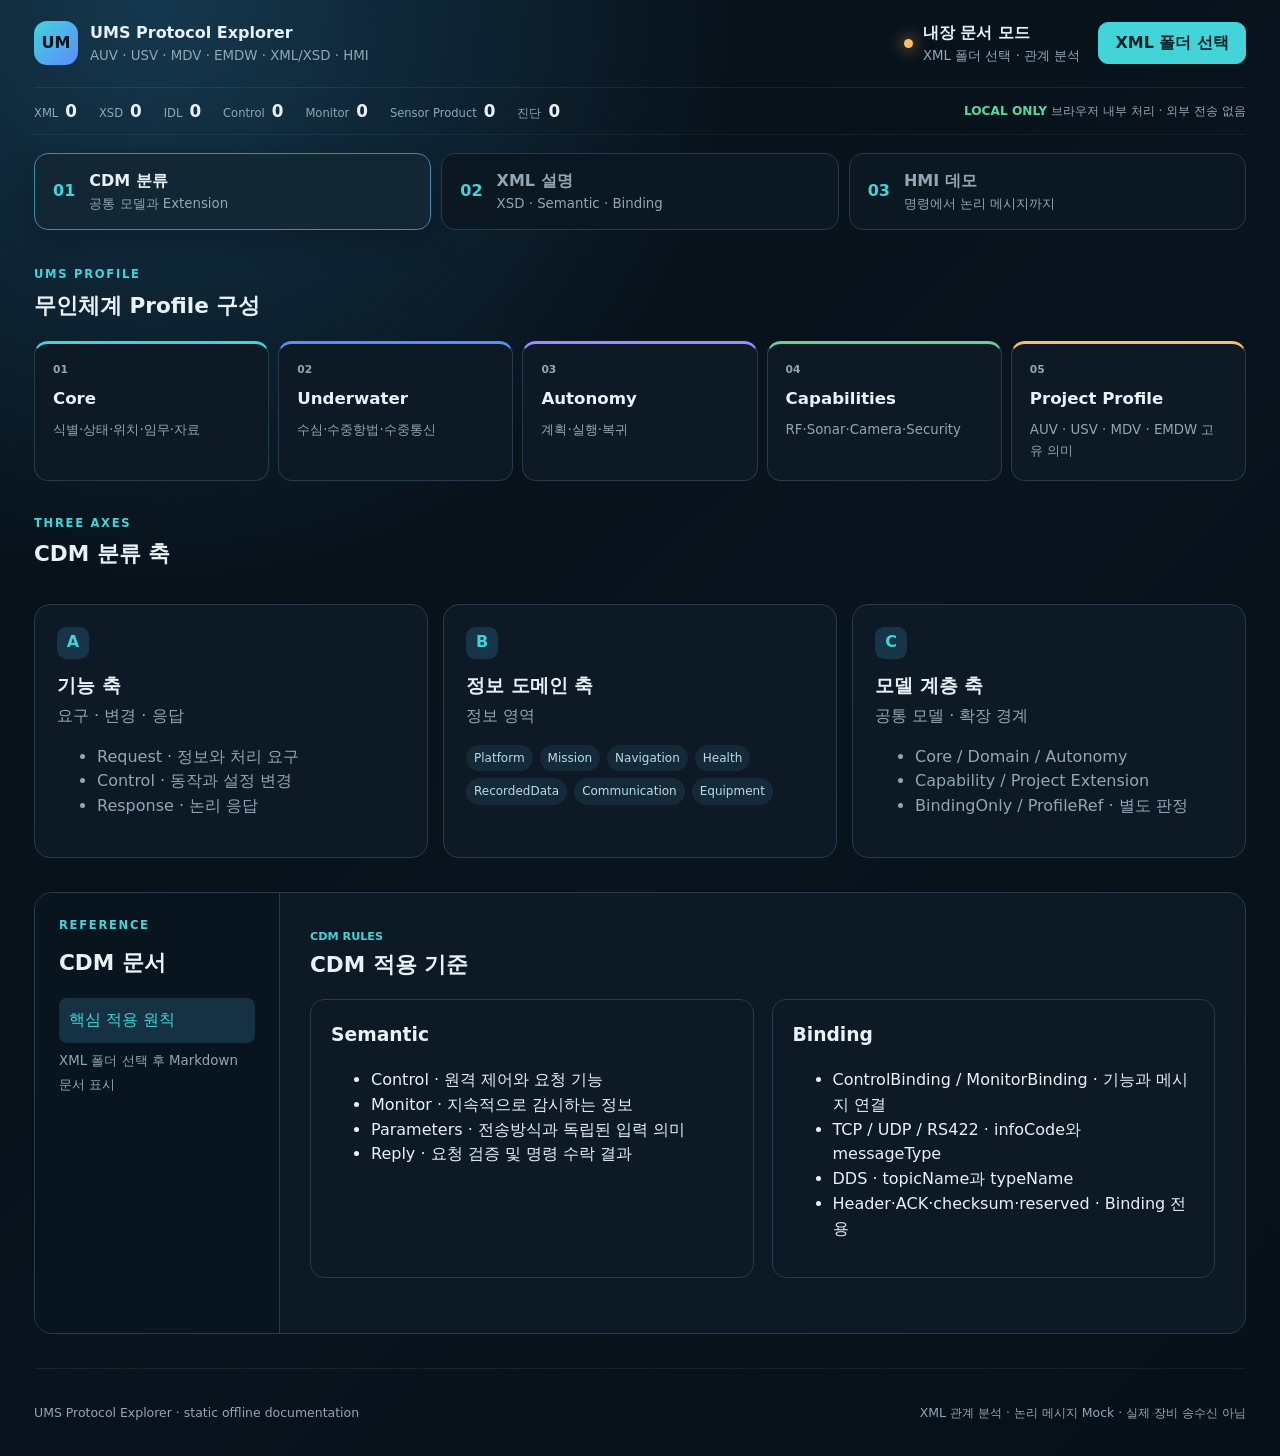
==== web/index.html @ a047ced9 "Amoogeona" ====
<!doctype html>
<html lang="ko">
<head>
  <meta charset="utf-8">
  <meta name="viewport" content="width=device-width,initial-scale=1">
  <title>UMS Protocol Explorer</title>
  <link rel="stylesheet" href="styles.css">
  <script src="app.js" defer></script>
</head>
<body>
<a class="skip-link" href="#mainContent">본문으로 바로가기</a>
<div class="app-shell">
  <header class="topbar">
    <a class="brand" href="#cdm">
      <span class="brand-mark">UM</span>
      <span><strong>UMS Protocol Explorer</strong><small>AUV · USV · MDV · EMDW · XML/XSD · HMI</small></span>
    </a>
    <div class="source-actions">
      <div class="source-summary" aria-live="polite"><span class="source-dot" id="sourceDot"></span><span><strong id="sourceFolderName">내장 문서 모드</strong><small id="sourceStatusText">XML 폴더 선택 · 관계 분석</small></span></div>
      <label class="button primary" for="folderInput">XML 폴더 선택</label>
      <input id="folderInput" class="visually-hidden" type="file" webkitdirectory multiple accept=".xml,.xsd,.md,.idl">
    </div>
  </header>

  <section class="source-bar">
    <div><span>XML</span><strong id="xmlFileCount">0</strong></div>
    <div><span>XSD</span><strong id="xsdFileCount">0</strong></div>
    <div><span>IDL</span><strong id="idlFileCount">0</strong></div>
    <div><span>Control</span><strong id="controlCount">0</strong></div>
    <div><span>Monitor</span><strong id="monitorCount">0</strong></div>
    <div><span>Sensor Product</span><strong id="productCount">0</strong></div>
    <div><span>진단</span><strong id="diagnosticCount">0</strong></div>
    <p><b>LOCAL ONLY</b> 브라우저 내부 처리 · 외부 전송 없음</p>
  </section>

  <nav class="tabbar" role="tablist" aria-label="문서 영역">
    <button id="tab-cdm" class="tab-button is-active" role="tab" aria-selected="true" aria-controls="panel-cdm" data-tab="cdm"><b>01</b><span><strong>CDM 분류</strong><small>공통 모델과 Extension</small></span></button>
    <button id="tab-model" class="tab-button" role="tab" aria-selected="false" aria-controls="panel-model" tabindex="-1" data-tab="model"><b>02</b><span><strong>XML 설명</strong><small>XSD · Semantic · Binding</small></span></button>
    <button id="tab-hmi" class="tab-button" role="tab" aria-selected="false" aria-controls="panel-hmi" tabindex="-1" data-tab="hmi"><b>03</b><span><strong>HMI 데모</strong><small>명령에서 논리 메시지까지</small></span></button>
  </nav>

  <main id="mainContent">
    <section id="panel-cdm" class="tab-panel" role="tabpanel" aria-labelledby="tab-cdm" data-panel="cdm">
      <section class="profile-formula"><div class="section-heading"><div><p>UMS PROFILE</p><h2>무인체계 Profile 구성</h2></div></div><div class="formula-track">
        <article class="formula-card core"><b>01</b><strong>Core</strong><small>식별·상태·위치·임무·자료</small></article><i>+</i>
        <article class="formula-card domain"><b>02</b><strong>Underwater</strong><small>수심·수중항법·수중통신</small></article><i>+</i>
        <article class="formula-card autonomy"><b>03</b><strong>Autonomy</strong><small>계획·실행·복귀</small></article><i>+</i>
        <article class="formula-card capability"><b>04</b><strong>Capabilities</strong><small>RF·Sonar·Camera·Security</small></article><i>+</i>
        <article class="formula-card project"><b>05</b><strong>Project Profile</strong><small>AUV · USV · MDV · EMDW 고유 의미</small></article>
      </div></section>

      <section class="axis-grid"><div class="section-heading"><div><p>THREE AXES</p><h2>CDM 분류 축</h2></div></div>
        <article class="axis-card"><b>A</b><div><h3>기능 축</h3><p>요구 · 변경 · 응답</p></div><ul><li>Request · 정보와 처리 요구</li><li>Control · 동작과 설정 변경</li><li>Response · 논리 응답</li></ul></article>
        <article class="axis-card"><b>B</b><div><h3>정보 도메인 축</h3><p>정보 영역</p></div><div class="tag-cloud"><span>Platform</span><span>Mission</span><span>Navigation</span><span>Health</span><span>RecordedData</span><span>Communication</span><span>Equipment</span></div></article>
        <article class="axis-card"><b>C</b><div><h3>모델 계층 축</h3><p>공통 모델 · 확장 경계</p></div><ul><li>Core / Domain / Autonomy</li><li>Capability / Project Extension</li><li>BindingOnly / ProfileRef · 별도 판정</li></ul></article>
      </section>

      <section class="cdm-reference">
        <aside class="reference-nav"><p>REFERENCE</p><h2>CDM 문서</h2><button class="reference-button is-active" data-cdm-view="principles">핵심 적용 원칙</button><div id="cdmFileButtons"></div><small id="cdmReferenceHint">XML 폴더 선택 후 Markdown 문서 표시</small></aside>
        <article class="reference-content" id="cdmDocument" tabindex="-1"></article>
      </section>
    </section>

    <section id="panel-model" class="tab-panel" role="tabpanel" aria-labelledby="tab-model" data-panel="model" hidden>
      <div id="modelEmptyState" class="empty-callout"><b>↗</b><span><strong>XML 폴더 선택 필요</strong><small>Specification · Semantic · Binding · XSD</small></span></div>

      <div id="modelWorkspace" hidden>
        <section class="analysis-overview">
          <div class="device-picker" id="devicePicker">
            <div class="device-picker-summary"><p>DEVICE</p><span><strong id="devicePickerName">장치를 선택하세요</strong><small id="devicePickerMeta">분석 장치 목록</small></span><button class="button ghost" id="devicePickerButton" type="button" aria-expanded="false">장치 선택</button></div>
            <div class="device-popover" id="devicePopover" hidden><input id="deviceSearch" type="search" placeholder="장치명 또는 SpecRef 검색"><div class="device-list" id="deviceList"></div></div>
          </div>
          <div class="device-detail">
            <div class="device-detail-label"><p>SELECTED DEVICE</p><strong id="deviceDetailName">장치를 선택하세요</strong></div>
            <div class="relationship-map" id="relationshipMap"><p class="device-empty">상단 장치 선택 필요</p></div>
            <details class="schema-rail" id="schemaRail"><summary><b>SCHEMA</b><span id="schemaSummary">공통 XSD 0종 · Root 0 · Include 0</span><small>펼치기</small></summary><div class="schema-list" id="schemaList"></div></details>
          </div>
        </section>

        <section class="explorer-layout">
          <section class="panel-card control-browser"><header><div><p>SEMANTIC → BINDING</p><h2>기능 관계</h2></div><input id="controlSearch" type="search" placeholder="ID, CDM 또는 종류 검색"></header><div id="controlList" class="control-list"></div></section>
          <aside class="panel-card detail-inspector"><header><p>INSPECTOR</p><h2>선택 상세</h2></header><div id="modelDetail" class="model-detail"><p class="empty-text">파일 또는 기능을 선택하세요.</p></div></aside>
          <aside class="panel-card binding-inspector"><header><p>BINDING</p><h2>전송 상세</h2></header><div id="bindingDetail" class="binding-detail"><p class="empty-text">기능 선택 후 Binding 정보 표시</p></div></aside>
        </section>

        <section class="diagnostics-section"><div class="section-heading"><div><p>STATIC DIAGNOSTICS</p><h2>관계 진단</h2></div></div><div id="diagnosticList" class="diagnostic-list"></div></section>
      </div>
    </section>

    <section id="panel-hmi" class="tab-panel" role="tabpanel" aria-labelledby="tab-hmi" data-panel="hmi" hidden>
      <div id="hmiEmptyState" class="empty-callout"><b>⌘</b><span><strong>XML 폴더 선택 필요</strong><small>Semantic Control · Binding 기반 데모</small></span></div>

      <div id="hmiWorkspace" hidden>
        <section class="flow-strip"><div class="flow-node"><b>01</b><span><strong>HMI CSC</strong><small>Draft 작성·DDS Requester</small></span></div><div class="flow-link"><strong>DDS Request / Reply</strong><small>OperationManagement.idl</small></div><div class="flow-node"><b>02</b><span><strong>OPERATION MANAGEMENT CSC</strong><small>XML 조회·검증·Binding 변환</small></span></div><div class="flow-link"><strong>DDS / TCP / UDP / RTP / RS422</strong><small>논리 장치 메시지</small></div><div class="flow-node"><b>03</b><span><strong>UMS</strong><small>AUV · USV · MDV · EMDW</small></span></div></section>

        <section class="hmi-layout">
          <article class="panel-card terminal-panel">
            <header><div><p>HMI CSC</p><h2>Command Terminal</h2></div><div class="terminal-actions"><span id="hmiState" class="state-chip">SPEC NOT LOADED</span><button id="resetDemoButton" class="button ghost" type="button">데모 초기화</button></div></header>
            <details id="presetPicker" class="draft-picker"><summary><span><small>예제 Draft 빠르게 채우기</small><strong id="presetSelection">Control 검색 또는 선택</strong></span><b>⌄</b></summary><div class="draft-picker-menu"><input id="presetSearch" type="search" placeholder="Control 이름 또는 Full ID 검색"><div id="presetList" class="preset-list"></div></div></details>
            <div class="terminal"><div class="terminal-titlebar"><span>● ● ●</span><span>hmi-control-client</span><span>UTF-8</span></div><div id="terminalLog" class="terminal-log" role="log" aria-live="polite"></div><form id="terminalForm" class="terminal-form"><span>hmi@csc:~$</span><input id="terminalInput" placeholder="request -rcc" autocomplete="off"><button>실행</button></form></div>
            <details class="command-guide compact-guide" open><summary><span><small>COMMAND CHEAT SHEET</small><strong>HMI 명령 형식</strong></span><b>⌄</b></summary><div class="command-list"><div><code>request -rcc</code><span>ControlSpec 카탈로그 요청</span></div><div><code>control -i &lt;id&gt;</code><span>Draft 시작</span></div><div><code>control -a &lt;key&gt;,&lt;value&gt;</code><span>입력값 추가</span></div><div><code>control -p</code><span>Draft 확인</span></div><div><code>control -r</code><span>검증 · 변환 · Mock 송신</span></div><div><code>control -c</code><span>Draft 초기화</span></div></div></details>
            <div class="draft-card"><header><div><p>CURRENT DRAFT</p><h3 id="draftControlId">선택되지 않음</h3></div><button id="sendDraftButton" class="button primary">control -r 송신</button></header><div id="argumentChips" class="argument-chips"><span class="empty-text">입력된 key-value가 없습니다.</span></div></div>
          </article>

          <article class="panel-card om-workspace">
            <header><div><p>OPERATION MANAGEMENT CSC</p><h2>XML Binding Processing</h2></div><span id="omState" class="state-chip">IDLE</span></header>
            <div class="om-inner-grid"><section class="om-resolver"><div class="om-subhead"><p>BINDING RESOLVER</p><h3>Control 처리 파이프라인</h3></div><label class="route-select">Binding 선택<select id="routePolicy"><option value="AUTO">DEFAULT · 첫 번째 Binding</option></select><small>실제 링크 상태를 판단하지 않는 데모 기본 정책입니다.</small></label><ol id="pipeline" class="pipeline"><li data-step="lookup"><b>1</b><span><strong>Control 조회</strong><small>Semantic ID</small></span></li><li data-step="validate"><b>2</b><span><strong>입력 검증</strong><small>필수·형식·범위</small></span></li><li data-step="binding"><b>3</b><span><strong>Binding 선택</strong><small>Channel·Reply</small></span></li><li data-step="mapping"><b>4</b><span><strong>Field 구성</strong><small>Input·Fixed·Derived·TBD</small></span></li><li data-step="publish"><b>5</b><span><strong>Mock 송신</strong><small>미확정 값은 보류</small></span></li></ol><div id="bindingSummary" class="binding-summary"><p class="empty-text">송신 후 선택 Binding이 표시됩니다.</p></div><div id="resultBanner" class="result-banner"><strong>처리 대기</strong><small>실제 장비 상태가 아닙니다.</small></div></section>
              <section class="payload-panel"><header><div><p>LOGICAL DEVICE MESSAGE · MOCK</p><h3>Field Mapping</h3></div><button id="copyPayloadButton" class="button ghost" disabled>복사</button></header><div class="table-scroll"><table class="payload-table"><thead><tr><th>Field / Mapping Rule</th><th>Physical Value</th><th>공급 주체</th></tr></thead><tbody id="payloadTableBody"><tr><td colspan="3" class="table-empty">아직 생성된 논리 메시지가 없습니다.</td></tr></tbody></table></div></section></div>
          </article>
        </section>

        <section class="catalog-section"><header><div><p>GENERATED FROM SEMANTIC XML</p><h2>Control 카탈로그</h2></div><input id="hmiCatalogSearch" type="search" placeholder="Control ID 또는 CDM 검색"></header><div id="hmiCatalog" class="catalog-grid"></div></section>
      </div>
    </section>
  </main>

  <footer><span>UMS Protocol Explorer · static offline documentation</span><span>XML 관계 분석 · 논리 메시지 Mock · 실제 장비 송수신 아님</span></footer>
</div>
</body>
</html>
---- web/styles.css ----
:root {
  --bg:#071018;
  --surface:#0d1924;
  --surface2:#122230;
  --line:#263b4c;
  --text:#e8f1f6;
  --muted:#91a7b5;
  --cyan:#42d4d9;
  --blue:#5b8cff;
  --amber:#ffbd66;
  --green:#57d99b;
  --red:#ff7185;
  --radius:18px;
  --shadow:0 18px 55px #0008;
  font-family:Inter,'Noto Sans KR',system-ui,sans-serif;
  color-scheme:dark;
}
*{box-sizing:border-box}
html{scroll-behavior:smooth}
body{margin:0;background:radial-gradient(circle at 12% 0,#15384e 0,transparent 32%),linear-gradient(135deg,#071018,#08131d 55%,#061018);color:var(--text);line-height:1.55}
button,input,select{font:inherit}
button,label[for]{cursor:pointer}
code{font-family:Consolas,monospace}
[hidden]{display:none!important}
a{color:inherit}
h1,h2,h3,p{margin-top:0}
h1{font-size:clamp(2rem,4vw,4.2rem);line-height:1.06;letter-spacing:-.045em;max-width:1000px}
h2{font-size:1.35rem}
small{color:var(--muted)}
.app-shell{max-width:1760px;margin:auto;min-height:100vh;padding:0 34px}
.visually-hidden,.skip-link{position:absolute;width:1px;height:1px;overflow:hidden;clip:rect(0 0 0 0)}
.skip-link:focus{clip:auto;width:auto;height:auto;z-index:99;padding:10px;background:#fff;color:#000}
button:focus-visible,input:focus-visible,select:focus-visible,label:focus-visible{outline:3px solid var(--cyan);outline-offset:2px}
.button{display:inline-flex;align-items:center;justify-content:center;min-height:42px;padding:0 16px;border:1px solid var(--line);border-radius:10px;background:transparent;color:var(--text);font-weight:700}
.button.primary{background:var(--cyan);border-color:var(--cyan);color:#052126}
.button.ghost:hover{border-color:var(--cyan);color:var(--cyan)}
.empty-text{color:var(--muted)}

.topbar{min-height:88px;display:flex;align-items:center;justify-content:space-between;gap:24px;border-bottom:1px solid #ffffff12}
.brand{display:flex;align-items:center;gap:12px;text-decoration:none}
.brand-mark{display:grid;place-items:center;width:44px;height:44px;border-radius:13px;background:linear-gradient(135deg,var(--cyan),var(--blue));color:#05131b;font-weight:900}
.brand strong,.brand small,.source-summary strong,.source-summary small{display:block}
.source-actions{display:flex;align-items:center;gap:10px;margin-left:auto}
.source-summary{display:flex;align-items:center;gap:10px;margin-right:8px}
.source-dot{width:9px;height:9px;border-radius:50%;background:var(--amber);box-shadow:0 0 16px var(--amber)}
.source-bar{display:flex;align-items:center;gap:22px;padding:10px 0;border-bottom:1px solid #ffffff0e}
.source-bar>div{display:flex;gap:7px;align-items:baseline}
.source-bar span{font-size:.72rem;color:var(--muted)}
.source-bar strong{font-size:1.05rem}
.source-bar p{margin:0 0 0 auto;color:var(--muted);font-size:.76rem}
.source-bar b{color:var(--green)}

.tabbar{display:grid;grid-template-columns:repeat(3,1fr);gap:10px;padding:18px 0}
.tab-button{display:flex;align-items:center;gap:14px;text-align:left;padding:15px 18px;border:1px solid var(--line);border-radius:14px;background:#0b1721;color:var(--muted)}
.tab-button b{color:var(--cyan)}
.tab-button strong,.tab-button small{display:block}
.tab-button.is-active{background:#122634;border-color:#3e8ca3;color:var(--text);box-shadow:0 8px 30px #0004}
.tab-panel{animation:fade .2s ease}
@keyframes fade{from{opacity:.35;transform:translateY(5px)}}

.page-hero{display:grid;grid-template-columns:minmax(0,1.7fr) minmax(260px,.7fr);gap:36px;align-items:end;padding:62px 6px 44px}
.page-hero p{max-width:900px;color:#b7c8d2}
.eyebrow,.section-heading p,.panel-card header p,.timeline-section header p,.catalog-section header p,.reference-nav>p{color:var(--cyan);font-size:.72rem;letter-spacing:.15em;font-weight:800}
.notice-card{display:flex;gap:14px;padding:19px;border:1px solid #39768b;border-radius:14px;background:#102b38}
.notice-card b{display:grid;place-items:center;width:28px;height:28px;border-radius:50%;background:var(--cyan);color:#052126}
.notice-card strong,.notice-card small{display:block}
.notice-card.warning{border-color:#745f37;background:#2a2419}
.notice-card.warning b{background:var(--amber)}
footer{display:flex;justify-content:space-between;padding:34px 0;color:var(--muted);font-size:.78rem;border-top:1px solid #ffffff10}

.section-heading,.panel-card>header,.timeline-section>header,.catalog-section>header{display:flex;align-items:center;justify-content:space-between;gap:20px}
.section-heading{margin-bottom:18px}
.section-heading p,.panel-card header p,.timeline-section header p,.catalog-section header p{margin-bottom:5px}
.section-heading h2,.panel-card header h2,.timeline-section header h2,.catalog-section header h2{margin:0}
.panel-card,.analysis-overview,.timeline-section,.catalog-section,.command-guide{border:1px solid var(--line);border-radius:var(--radius);background:linear-gradient(160deg,#10202c,#0b1721);box-shadow:var(--shadow)}
.panel-card{padding:20px;min-width:0}
.panel-card>header{padding-bottom:15px;border-bottom:1px solid #ffffff10}
.empty-callout{display:flex;align-items:center;gap:18px;margin:30px 0;padding:24px;border:1px dashed #3f6376;border-radius:var(--radius);background:#0c1b26}
.empty-callout>b{font-size:2rem;color:var(--cyan)}
.empty-callout span{flex:1}
.empty-callout strong,.empty-callout small{display:block}
input,select{min-height:40px;border:1px solid var(--line);border-radius:9px;background:#07131c;color:var(--text);padding:0 11px}
input[type=search]{width:min(270px,100%)}
.state-chip{padding:5px 9px;border-radius:999px;background:#172b38;color:var(--cyan);font:700 .68rem Consolas,monospace}

.profile-formula,.axis-grid,.cdm-reference{margin:18px 0 34px}
.formula-track{display:grid;grid-template-columns:repeat(9,max-content);align-items:stretch;justify-content:space-between;gap:9px}
.formula-track>i{align-self:center;color:var(--muted);font-size:1.4rem}
.formula-card{display:flex;flex-direction:column;min-width:150px;padding:18px;border:1px solid var(--line);border-top:3px solid var(--cyan);border-radius:14px;background:var(--surface)}
.formula-card>b{font-size:.67rem;color:var(--muted)}
.formula-card>strong{font-size:1.04rem;margin:8px 0}
.formula-card.domain{border-top-color:var(--blue)}
.formula-card.autonomy{border-top-color:#9b8cff}
.formula-card.capability{border-top-color:var(--green)}
.formula-card.project{border-top-color:var(--amber)}
.axis-grid{display:grid;grid-template-columns:repeat(3,1fr);gap:15px}
.axis-grid>.section-heading{grid-column:1/-1}
.axis-card{padding:22px;border:1px solid var(--line);border-radius:16px;background:var(--surface)}
.axis-card>b{display:grid;place-items:center;width:32px;height:32px;border-radius:9px;background:#173449;color:var(--cyan)}
.axis-card h3{margin:12px 0 4px}
.axis-card p,.axis-card li{color:var(--muted)}
.tag-cloud{display:flex;flex-wrap:wrap;gap:7px}
.tag-cloud span{padding:4px 8px;border-radius:999px;background:#152a38;color:#b6dce8;font-size:.75rem}
.cdm-reference{display:grid;grid-template-columns:245px 1fr;border:1px solid var(--line);border-radius:var(--radius);overflow:hidden;background:var(--surface)}
.reference-nav{padding:24px;border-right:1px solid var(--line);background:#09151e}
.reference-nav button{display:block;width:100%;padding:10px;margin:5px 0;border:0;border-radius:8px;background:transparent;color:var(--muted);text-align:left}
.reference-nav button.is-active{background:#153143;color:var(--cyan)}
.reference-content{min-height:440px;padding:30px;overflow:auto}
.document-header span{color:var(--cyan);font-size:.7rem;font-weight:800}
.principle-grid{display:grid;grid-template-columns:1fr 1fr;gap:18px}
.principle-grid section{padding:20px;border:1px solid var(--line);border-radius:14px}
.markdown-body{max-width:1000px}
.markdown-body h1,.markdown-body h2,.markdown-body h3{margin-top:1.5em;letter-spacing:-.02em}
.markdown-body h1{font-size:2rem}
.markdown-body table{width:100%;border-collapse:collapse;font-size:.82rem}
.markdown-body th,.markdown-body td{padding:9px;border:1px solid var(--line);text-align:left}
.markdown-body pre{padding:15px;background:#061018;border-radius:10px;overflow:auto}

.analysis-overview{padding:22px;margin-bottom:18px}
.legend{display:flex;flex-wrap:wrap;gap:12px;color:var(--muted);font-size:.72rem}
.legend span:nth-child(1){color:var(--blue)}
.legend span:nth-child(2){color:var(--cyan)}
.legend span:nth-child(3){color:var(--green)}
.legend span:nth-child(4){color:var(--amber)}
.relationship-map{display:grid;gap:14px}
.relation-chain{display:grid;grid-template-columns:minmax(170px,.75fr) 28px minmax(240px,1fr) 28px minmax(260px,1.5fr);align-items:stretch}
.relation-arrow{display:grid;place-items:center;color:#557182}
.relation-node{padding:15px;border:1px solid var(--line);border-left:4px solid var(--cyan);border-radius:12px;background:#0a1720;text-align:left;color:var(--text)}
.relation-node.binding{border-left-color:var(--green)}
.relation-node.vehicle{border-left-color:var(--blue)}
.relation-node strong,.relation-node small{display:block;overflow-wrap:anywhere}
.binding-stack{display:grid;gap:8px}
.schema-rail{display:flex;gap:10px;margin-top:14px;padding-top:14px;border-top:1px dashed var(--line)}
.schema-node{flex:1;padding:10px;border:1px solid #6c5733;border-radius:10px;background:#251f16;color:var(--amber);font-size:.75rem}
.selection-summary{display:flex;align-items:center;flex-wrap:wrap;gap:8px 12px;margin:-4px 0 16px;padding:10px 12px;border:1px solid #315365;border-radius:10px;background:#0a1822;color:var(--muted);font-size:.74rem}
.selection-summary span{display:inline-flex;align-items:center;gap:6px;padding:5px 8px;border-radius:7px;background:#102733}
.selection-summary strong{color:var(--text);font-size:.86rem}
.selection-summary small{margin-left:auto;color:#829ba9}
.explorer-layout{display:grid;grid-template-columns:260px minmax(420px,1.25fr) minmax(300px,.9fr);gap:14px;align-items:start}
.file-list,.control-list{display:grid;gap:7px;margin-top:14px;max-height:650px;overflow:auto}
.file-item,.control-item{width:100%;padding:11px;border:1px solid transparent;border-radius:9px;background:#0a1720;color:var(--text);text-align:left}
.file-item:hover,.control-item:hover,.file-item.is-active,.control-item.is-active{border-color:#356278;background:#102838}
.file-item strong,.file-item small,.control-item strong,.control-item small{display:block;overflow-wrap:anywhere}
.file-item small,.control-item small{color:var(--muted)}
.control-browser>header{align-items:flex-end}
.model-detail{padding-top:15px;overflow-wrap:anywhere}
.model-detail dl{display:grid;gap:9px}
.model-detail dt{color:var(--muted);font-size:.7rem}
.model-detail dd{margin:2px 0 0;font-family:Consolas,monospace}
.detail-block{margin:14px 0;padding:13px;border:1px solid var(--line);border-radius:10px}
.detail-block h3{margin-bottom:8px}
.diagnostics-section{margin:18px 0 36px}
.diagnostic-list{display:grid;gap:8px}
.diagnostic-item{display:flex;gap:12px;padding:13px;border:1px solid var(--line);border-radius:10px;background:#0b1720}
.diagnostic-item b{color:var(--amber)}
.diagnostic-item.error b{color:var(--red)}
.diagnostic-item.ok b{color:var(--green)}

.feature-item-head{display:flex;align-items:center;justify-content:space-between;gap:10px;width:100%}
.feature-badge{display:inline-flex;align-items:center;padding:3px 7px;border-radius:999px;font-size:.62rem;letter-spacing:.06em}
.feature-badge.control{background:#173a48;color:var(--cyan)}
.feature-badge.monitor{background:#263724;color:var(--green)}
.feature-badge.product{background:#3a2d1a;color:var(--amber)}
.control-item.control{border-left:3px solid var(--cyan)}
.control-item.monitor{border-left:3px solid var(--green)}
.control-item.product{border-left:3px solid var(--amber)}

.relation-node,.schema-node,.file-item,.control-item{position:relative;transition:background-color .12s ease,border-color .12s ease,box-shadow .12s ease,transform .12s ease}
.relation-node.is-selected,.schema-node.is-selected,.file-item.is-selected,.control-item.is-selected{background:#16384a;border-color:#55a9c5;color:#f2fbff;box-shadow:inset 0 0 0 1px #7dd3ef40}
.relation-node.is-primary,.schema-node.is-primary,.file-item.is-primary,.control-item.is-primary{box-shadow:0 0 0 2px #08131b,0 0 0 4px #62c7e8,inset 0 0 0 1px #ffffff20}
.relation-node.vehicle.is-selected{background:#17384b;border-left-color:#70baff}
.relation-node.semantic.is-selected{background:#123943;border-left-color:#68d8ed}
.relation-node.binding.is-selected{background:#123b32;border-left-color:#6fe0ad}
.control-item.is-selected.control{border-left-color:#73dcf0}
.control-item.is-selected.monitor{border-left-color:#6fe0ad}
.control-item.is-selected.product{border-left-color:#ffd08a}

.reply-overview{margin-top:14px}
.reply-list{display:grid;gap:10px}
.reply-item{padding:12px;border:1px solid var(--line);border-radius:10px;background:#09151e}
.reply-item>strong,.reply-item>small{display:block}
.reply-item>small{margin-top:5px;color:var(--muted)}
.reply-binding{display:grid;grid-template-columns:1fr;gap:3px;margin-top:9px;padding:9px;border-left:2px solid var(--cyan);background:#07121a}
.reply-binding b{font-size:.75rem;color:var(--cyan)}
.reply-binding span,.reply-binding small{color:var(--muted);font-size:.72rem;overflow-wrap:anywhere}
.binding-detail-large{padding:16px}
.binding-file-title{margin:0 0 16px}
.message-section{margin-top:14px;padding:16px;border:1px solid var(--line);border-radius:12px;background:#0a1822}
.message-section+.message-section{margin-top:16px}
.message-section.reply{border-left:3px solid var(--cyan)}
.message-section.product{border-left:3px solid var(--amber)}
.message-section-title{margin:0 0 14px;font-size:1.1rem}
.message-section dl{margin-bottom:12px}
.message-field-title{margin:0 0 7px;padding-top:14px;border-top:1px solid var(--line);font-size:.9rem;color:var(--text)}
.field-list-large{display:block;border-top:1px solid var(--line);border-bottom:1px solid var(--line);background:#07131c}
.field-row-header,.field-row-large{display:grid;grid-template-columns:minmax(150px,.8fr) minmax(92px,.35fr) minmax(260px,1.5fr);gap:12px;align-items:start}
.field-row-header{padding:7px 10px;background:#102431;color:var(--muted);font-size:.66rem;font-weight:800;text-transform:uppercase;letter-spacing:.06em}
.field-row-large{padding:7px 10px;border:0;border-bottom:1px solid #ffffff0b;border-radius:0;background:transparent;color:var(--text);font-size:.76rem;line-height:1.4}
.field-row-large:last-child{border-bottom:0}
.field-row-large:hover{background:#0c1d28}
.field-row-name{display:block;padding-left:calc(var(--field-depth,0) * 18px);color:#d9f1f6;overflow-wrap:anywhere}
.field-row-large[style*="--field-depth: 1"] .field-row-name::before,.field-row-large[style*="--field-depth: 2"] .field-row-name::before,.field-row-large[style*="--field-depth: 3"] .field-row-name::before{content:'↳ ';color:var(--muted)}
.field-row-kind{color:var(--amber);font-size:.7rem}
.field-row-meta{color:var(--muted);overflow-wrap:anywhere}
.reply-fields{border-left:3px solid var(--cyan)}

.flow-strip{display:grid;grid-template-columns:minmax(170px,.8fr) minmax(155px,.55fr) minmax(250px,1.1fr) minmax(130px,.5fr) minmax(150px,.65fr);gap:10px;align-items:stretch;margin:10px 0 18px;padding:14px;border:1px solid var(--line);border-radius:var(--radius);background:#0b1721}
.flow-strip>.flow-node{display:flex;gap:10px;align-items:center;padding:10px 12px;border:1px solid #254557;border-radius:11px;background:#0c1d28}
.flow-strip b{color:var(--cyan)}
.flow-strip strong,.flow-strip small{display:block}
.flow-strip>.flow-link{display:grid;place-items:center;text-align:center;color:var(--cyan);font-size:.73rem;position:relative}
.flow-strip>.flow-link:before,.flow-strip>.flow-link:after{content:'';position:absolute;top:50%;height:1px;background:#466475;width:16px}
.flow-strip>.flow-link:before{left:-5px}.flow-strip>.flow-link:after{right:-5px}
.flow-strip>.flow-link strong,.flow-strip>.flow-link small{display:block}
.flow-strip>.flow-link small{color:var(--muted);font-size:.66rem}
.mock-stack{display:flex;flex-wrap:wrap;justify-content:flex-end;gap:8px}
.mock-stack span{padding:6px 10px;border:1px solid #66562e;border-radius:999px;background:#272113;color:var(--amber);font-size:.7rem;font-weight:800}
.mock-stack small{flex-basis:100%;text-align:right}

.hmi-layout{display:grid;grid-template-columns:minmax(390px,42fr) minmax(650px,58fr);gap:14px;align-items:stretch}
.terminal-panel,.om-workspace{min-height:690px;display:flex;flex-direction:column}
.terminal{margin-top:15px;border:1px solid #234253;border-radius:12px;background:#030b10;overflow:hidden;display:flex;flex-direction:column;flex:1;min-height:0}
.terminal-titlebar{display:flex;justify-content:space-between;padding:8px 12px;background:#10232e;color:var(--muted);font:700 .68rem Consolas,monospace}
.terminal-log{height:auto;min-height:300px;flex:1;padding:14px;overflow:auto;font:12px/1.6 Consolas,monospace}
.terminal-line{white-space:pre-wrap;overflow-wrap:anywhere}
.terminal-line.input{color:#fff}.terminal-line.success{color:var(--green)}.terminal-line.error{color:var(--red)}.terminal-line.warning{color:var(--amber)}
.terminal-form{display:grid;grid-template-columns:auto 1fr auto;align-items:center;gap:8px;padding:9px;border-top:1px solid #193542;font:12px Consolas,monospace}
.terminal-form input{border:0;background:transparent}
.terminal-form button{height:34px;border:0;border-radius:7px;background:var(--cyan);color:#052126;font-weight:800}
.terminal-control-list{display:grid;gap:4px;margin:5px 0 9px;padding:6px;border:1px solid #244453;border-radius:8px;background:#07141c;max-height:210px;overflow:auto}
.terminal-control-id{display:grid;grid-template-columns:28px minmax(210px,1fr) minmax(90px,.45fr);gap:8px;align-items:center;width:100%;padding:5px 7px;border:1px solid transparent;border-radius:6px;background:transparent;color:var(--text);text-align:left;font:inherit;cursor:pointer}
.terminal-control-id:hover,.terminal-control-id:focus-visible{background:#12303e;border-color:#4b91aa;outline:none}
.terminal-control-id code{color:#8bdcf2;overflow-wrap:anywhere}.terminal-control-id small{color:var(--muted);overflow-wrap:anywhere}.terminal-control-index{color:var(--amber);font-size:.68rem;text-align:right}

.draft-picker{position:relative;margin-top:15px;z-index:12}
.draft-picker>summary{list-style:none;display:flex;justify-content:space-between;align-items:center;gap:12px;padding:11px 13px;border:1px solid #31586c;border-radius:10px;background:#0d2230;cursor:pointer}
.draft-picker>summary::-webkit-details-marker{display:none}
.draft-picker>summary span,.draft-picker>summary small,.draft-picker>summary strong{display:block}
.draft-picker>summary small{color:var(--cyan);font-size:.66rem;letter-spacing:.08em}.draft-picker>summary strong{margin-top:3px;font-size:.84rem}.draft-picker>summary>b{color:var(--cyan);font-size:1.2rem;transition:transform .15s}.draft-picker[open]>summary>b{transform:rotate(180deg)}
.draft-picker-menu{position:absolute;left:0;right:0;top:calc(100% + 6px);padding:10px;border:1px solid #31586c;border-radius:11px;background:#07141d;box-shadow:0 18px 45px #0009}
.draft-picker-menu>input{width:100%;margin-bottom:9px}
.preset-list{display:grid;gap:5px;max-height:360px;overflow:auto}
.preset-group{display:grid;gap:4px;padding:6px 0}.preset-group+.preset-group{border-top:1px solid #ffffff10}.preset-group>h4{margin:3px 6px;color:var(--muted);font-size:.68rem;letter-spacing:.08em}
.preset-list button{display:grid;grid-template-columns:minmax(120px,.55fr) minmax(200px,1fr);gap:10px;width:100%;padding:9px 10px;border:1px solid transparent;border-radius:8px;background:#0c1d28;color:var(--text);text-align:left}
.preset-list button:hover,.preset-list button:focus{border-color:#3c7188;background:#113044}.preset-list button strong,.preset-list button code{display:block;overflow-wrap:anywhere}.preset-list button code{color:var(--cyan);font-size:.68rem}
.draft-card{margin-top:14px;padding:14px;border:1px solid var(--line);border-radius:12px}.draft-card header{display:flex;justify-content:space-between;gap:12px}.draft-card h3{font-size:.82rem;overflow-wrap:anywhere}
.argument-chips{display:flex;flex-wrap:wrap;gap:6px;margin-top:12px}.argument-chip{padding:5px 8px;border-radius:7px;background:#173144;color:#c7edf1;font:11px Consolas,monospace}.argument-chip.auto{background:#243529;color:#a9efc4;border:1px solid #3f7657}

.om-workspace>.om-inner-grid{display:grid;grid-template-columns:minmax(260px,38fr) minmax(390px,62fr);gap:14px;flex:1;min-height:0;margin-top:15px}
.om-resolver,.payload-panel{min-width:0;border:1px solid var(--line);border-radius:12px;background:#08141d;padding:14px;display:flex;flex-direction:column}
.om-resolver{overflow:hidden}.route-select{display:grid;gap:6px;margin:15px 0;color:var(--muted);font-size:.76rem;min-width:0;width:100%;overflow:hidden}.route-select select{display:block;width:100%;min-width:0;max-width:100%;overflow:hidden;text-overflow:ellipsis;white-space:nowrap}.route-select small{min-width:0;overflow-wrap:anywhere}
.om-subhead p,.payload-panel header p{color:var(--cyan);font-size:.68rem;letter-spacing:.13em;font-weight:800}.om-subhead h3,.payload-panel header h3{margin-top:3px}
.pipeline{display:grid;gap:7px;padding:0;list-style:none}.pipeline li{display:flex;gap:9px;padding:9px;border:1px solid var(--line);border-radius:9px;color:var(--muted)}.pipeline li>b{display:grid;place-items:center;width:24px;height:24px;border-radius:50%;background:#162b39}.pipeline strong,.pipeline small{display:block}.pipeline li.active{border-color:var(--cyan);color:var(--text)}.pipeline li.done b{background:var(--green);color:#052119}.pipeline li.error{border-color:var(--red)}
.binding-summary,.result-banner{margin-top:12px;padding:12px;border:1px solid var(--line);border-radius:10px;background:#09151e}.binding-summary dl{display:grid;grid-template-columns:1fr 1fr;gap:8px}.binding-summary dt{color:var(--muted);font-size:.68rem}.binding-summary dd{margin:0;overflow-wrap:anywhere;font:11px Consolas,monospace}.result-banner strong,.result-banner small{display:block}.result-banner.success{border-color:#397359}.result-banner.blocked{border-color:#8e4854}
.payload-panel>header{display:flex;justify-content:space-between;align-items:center;margin-bottom:10px}.payload-panel .table-scroll{flex:1;min-height:0;max-height:610px;overflow:auto}.payload-table{width:100%;border-collapse:collapse;font-size:.78rem}.payload-table th,.payload-table td{padding:10px;border-bottom:1px solid #ffffff0e;text-align:left;vertical-align:top}.payload-table th{position:sticky;top:0;background:#122431;color:var(--muted)}.payload-table th:first-child,.payload-table td:first-child{width:52%}.payload-table th:nth-child(2),.payload-table td:nth-child(2){width:20%}.payload-table th:nth-child(3),.payload-table td:nth-child(3){width:28%}.payload-table td:first-child code{display:block;margin-bottom:6px}.payload-table td:first-child small{display:block;color:var(--muted);line-height:1.45;overflow-wrap:anywhere;white-space:normal}.payload-table td:nth-child(2) code{display:block;overflow-wrap:anywhere;word-break:break-word}
.owner-badge{display:inline-flex;padding:3px 7px;border-radius:999px;background:#1a3242;color:var(--cyan);font-size:.68rem}.owner-badge.fixed{color:var(--amber)}.owner-badge.derived{color:#a9a0ff}.owner-badge.fallback{color:var(--green);background:#14352b}.owner-badge.converter{color:var(--red);background:#3a1b24}.owner-badge.xml{color:var(--amber);background:#382b17}.owner-badge.unresolved{color:#ff9cac;background:#371d27}
.mapping-details{margin-top:7px}.mapping-details summary{cursor:pointer;color:var(--cyan);font-size:.68rem}.mapping-details div{display:grid;gap:3px;margin-top:5px;padding:7px;border-left:2px solid #31586c;background:#07141d}.mapping-details code{display:block;color:#b7c8d2;font-size:.64rem;white-space:normal;overflow-wrap:anywhere}

.timeline-section,.catalog-section,.command-guide{margin:18px 0;padding:22px}
.bus-timeline{display:grid;gap:9px;max-height:420px;overflow:auto}.bus-message{display:grid;grid-template-columns:minmax(280px,.8fr) minmax(360px,1.2fr);gap:16px;align-items:start;padding:12px 14px;border-left:3px solid var(--cyan);background:#09151e;border-radius:8px}.bus-message.device{border-color:var(--green)}.bus-message.error{border-color:var(--red)}.bus-message.dds{border-left-color:var(--blue)}.bus-message.error.dds{border-left-color:var(--red)}.bus-meta{display:grid;align-content:start;gap:3px;min-width:0;padding:3px 4px 3px 0}.bus-meta strong,.bus-meta small{overflow-wrap:anywhere}.bus-meta strong{font-size:.84rem;line-height:1.35}.bus-meta>small:not(.bus-metadata){margin-top:2px;font-size:.74rem;line-height:1.4}.bus-metadata{font:10px/1.45 Consolas,monospace;color:#7893a4}.bus-message code{width:100%;max-height:190px;overflow:auto;padding:7px 9px;border-radius:7px;background:#050e14;white-space:pre-wrap;overflow-wrap:anywhere;font-size:.68rem;line-height:1.42}.timeline-empty{color:var(--muted)}
.catalog-grid{display:grid;grid-template-columns:repeat(3,1fr);gap:10px}.catalog-card{padding:15px;border:1px solid var(--line);border-radius:12px;background:#0a1720}.catalog-card h3{font-size:.94rem;margin-bottom:4px}.catalog-card code{display:block;color:var(--cyan);font-size:.68rem;overflow-wrap:anywhere}.catalog-card p{color:var(--muted);font-size:.76rem}
.compact-guide{padding:0!important;overflow:hidden}.compact-guide>summary{list-style:none;display:flex;align-items:center;justify-content:space-between;gap:10px;padding:12px 14px;cursor:pointer;background:#0d2230}.compact-guide>summary::-webkit-details-marker{display:none}.compact-guide>summary span,.compact-guide>summary small,.compact-guide>summary strong{display:block}.compact-guide>summary small{color:var(--cyan);font-size:.62rem;letter-spacing:.08em}.compact-guide>summary strong{margin-top:2px;font-size:.82rem}.compact-guide>summary>b{color:var(--cyan);transition:transform .15s}.compact-guide[open]>summary>b{transform:rotate(180deg)}.compact-guide .command-list{padding:10px;display:grid;grid-template-columns:1fr 1fr;gap:7px}.compact-guide .command-list>div{display:flex;justify-content:space-between;gap:12px;padding:7px 8px;border:1px solid var(--line);border-radius:8px}.compact-guide .command-list code{color:var(--cyan);font-size:.68rem}.compact-guide .command-list span{color:var(--muted);font-size:.66rem;text-align:right}

@media(max-width:1300px){.formula-track{grid-template-columns:repeat(5,1fr)}.formula-track>i{display:none}.hmi-layout{grid-template-columns:1fr}.terminal-panel,.om-workspace{min-height:auto}.om-workspace>.om-inner-grid{grid-template-columns:minmax(260px,.75fr) minmax(420px,1.25fr)}.explorer-layout{grid-template-columns:230px 1fr}.detail-inspector{grid-column:1/-1}.catalog-grid{grid-template-columns:repeat(2,1fr)}}
@media(max-width:900px){.app-shell{padding:0 18px}.topbar{align-items:flex-start;padding:16px 0}.source-actions{flex-wrap:wrap;justify-content:flex-end}.source-summary{width:100%;justify-content:flex-end}.page-hero{grid-template-columns:1fr;padding:42px 0 30px}.axis-grid{grid-template-columns:1fr}.formula-track{grid-template-columns:repeat(2,1fr)}.cdm-reference{grid-template-columns:1fr}.reference-nav{border-right:0;border-bottom:1px solid var(--line)}.principle-grid{grid-template-columns:1fr}.relation-chain{grid-template-columns:1fr}.relation-arrow{transform:rotate(90deg)}.explorer-layout{grid-template-columns:1fr}.flow-strip{grid-template-columns:1fr}.flow-strip>.flow-link:before,.flow-strip>.flow-link:after{display:none}.om-workspace>.om-inner-grid{grid-template-columns:1fr}.payload-panel .table-scroll{max-height:480px}.draft-picker-menu{position:static;margin-top:7px}.bus-message{grid-template-columns:1fr;gap:9px}.bus-message code{max-height:180px}}
@media(max-width:720px){.field-row-header{display:none}.field-row-large{grid-template-columns:1fr;gap:2px;padding:8px 9px}.field-row-kind{font-size:.65rem}.selection-summary small{width:100%;margin-left:0}.command-list>div{display:grid}.command-list span{text-align:left}}
@media(max-width:620px){.app-shell{padding:0 12px}.brand small{display:none}.topbar{gap:10px}.source-actions{gap:6px}.button{padding:0 10px;font-size:.76rem}.source-bar{gap:12px;overflow:auto}.source-bar p{display:none}.tabbar{position:sticky;top:0;z-index:20;background:var(--bg);gap:5px}.tab-button{justify-content:center;padding:10px 5px}.tab-button b,.tab-button small{display:none}.tab-button strong{font-size:.76rem}.formula-track,.catalog-grid{grid-template-columns:1fr}.terminal-log{min-height:260px}.schema-rail{display:grid}.page-hero h1{font-size:2.2rem}footer{display:grid;gap:7px}.preset-list button{grid-template-columns:1fr}.terminal-control-id{grid-template-columns:25px 1fr}.terminal-control-id small{grid-column:2}.compact-guide .command-list{grid-template-columns:1fr}}
/* Recovered compact device-first explorer */
.app-shell{max-width:2100px}
.analysis-overview{position:relative;margin:4px 0 12px;padding:9px 10px;border-radius:14px;box-shadow:none}
.device-picker{position:relative;z-index:16;margin-bottom:7px;border:1px solid var(--line);border-radius:10px;background:#091721}
.device-picker-summary{display:grid;grid-template-columns:58px minmax(0,1fr) auto;align-items:center;gap:10px;min-height:54px;padding:7px 10px}
.device-picker-summary>p,.device-detail-label>p{margin:0;color:var(--cyan);font-size:.59rem;letter-spacing:.14em;font-weight:900}
.device-picker-summary>span{min-width:0}
.device-picker-summary strong,.device-picker-summary small{display:block;overflow:hidden;text-overflow:ellipsis;white-space:nowrap}
.device-picker-summary strong{font-size:.79rem}
.device-picker-summary small{font-size:.63rem}
.device-picker-summary .button{min-height:34px;padding:0 11px;font-size:.68rem}
.device-popover{position:absolute;top:calc(100% + 6px);right:0;left:0;padding:10px;border:1px solid #3b7188;border-radius:11px;background:#06131c;box-shadow:0 18px 50px #000b}
.device-popover>input{width:100%;margin-bottom:8px}
.device-list{display:grid;grid-template-columns:repeat(2,minmax(0,1fr));gap:6px;max-height:360px;overflow:auto}
.device-option{min-width:0;padding:9px 11px;border:1px solid var(--line);border-left:4px solid var(--blue);border-radius:9px;background:#0a1822;color:var(--text);text-align:left}
.device-option:hover,.device-option.is-active{border-color:#55a9c5;background:#16384a}
.device-option strong,.device-option small{display:block;overflow-wrap:anywhere}
.device-option strong{font-size:.76rem}
.device-option small{font-size:.62rem;line-height:1.35}
.device-detail{position:relative;padding:7px 8px 6px;border:1px solid var(--line);border-radius:10px;background:#091721}
.device-detail-label{display:flex;align-items:center;justify-content:space-between;gap:10px;height:18px;padding:0 2px}
.device-detail-label>strong{font-size:.68rem;overflow:hidden;text-overflow:ellipsis;white-space:nowrap}
.device-detail .relationship-map{box-sizing:border-box;height:72px;min-height:72px;max-height:72px;overflow:auto;padding:0 3px 0 0}
.device-empty{display:grid;place-items:center;box-sizing:border-box;width:100%;height:72px;min-height:72px;margin:0;padding:8px 10px;border:1px dashed #315365;border-radius:9px;color:var(--muted);font-size:.7rem}
.relation-chain{grid-template-columns:minmax(190px,.75fr) 20px minmax(260px,1fr) 20px minmax(300px,1.5fr);min-width:920px;height:66px}
.relation-arrow{font-size:.7rem;transform:none}
.relation-node{min-height:58px;padding:7px 10px;border-radius:9px}
.relation-node strong{font-size:.73rem;line-height:1.35}
.relation-node small{font-size:.61rem;line-height:1.35}
.binding-stack{gap:4px;overflow:auto}
.schema-rail{display:block;margin-top:5px;padding:0;border:1px solid #5e4b2c;border-radius:8px;background:#211b13;color:var(--amber)}
.schema-rail>summary{display:grid;grid-template-columns:auto minmax(0,1fr) auto;align-items:center;gap:10px;min-height:30px;padding:5px 9px;cursor:pointer;list-style:none;font-size:.62rem}
.schema-rail>summary::-webkit-details-marker{display:none}
.schema-rail>summary span{text-align:right;overflow:hidden;text-overflow:ellipsis;white-space:nowrap}
.schema-rail>summary small{color:var(--amber)}
.schema-list{display:grid;grid-template-columns:repeat(auto-fit,minmax(210px,1fr));gap:5px;padding:6px;border-top:1px solid #5e4b2c}
.schema-node{padding:6px 8px;font-size:.61rem}

.explorer-layout{display:grid;grid-template-columns:minmax(300px,.5fr) minmax(440px,1fr) minmax(440px,1fr);gap:12px;align-items:stretch}
.explorer-layout>.panel-card{display:flex;flex-direction:column;height:clamp(680px,74vh,820px);min-width:0;padding:12px;border-radius:14px;box-shadow:none}
.explorer-layout>.panel-card>header{box-sizing:border-box;height:68px;min-height:68px;padding:2px 0 9px;border-bottom:1px solid #ffffff10;align-content:center}
.explorer-layout>.panel-card>header p{margin:0 0 2px;font-size:.59rem}
.explorer-layout>.panel-card>header h2{font-size:1rem;line-height:1.2}
.control-browser>header{display:grid;grid-template-columns:minmax(0,1fr) minmax(130px,180px);align-items:center;gap:8px}
.control-browser>header input{width:100%;min-height:35px;font-size:.68rem}
.detail-inspector>header,.binding-inspector>header{display:block}
.control-list,.model-detail,.binding-detail{flex:1;min-height:0;margin-top:9px;padding:0 3px 0 0;overflow-y:auto;overflow-x:hidden}
.control-list{display:grid;align-content:start;gap:5px;max-height:none}
.control-item{padding:8px 9px;border-radius:8px}
.control-item strong{font-size:.74rem;line-height:1.3}
.control-item small{font-size:.62rem;line-height:1.35}
.feature-badge{font-size:.54rem;padding:2px 6px}
.model-detail,.binding-detail{font-size:.74rem;overflow-wrap:anywhere}
.model-detail>h3,.binding-file-title{margin:0 0 8px;font-size:.88rem;line-height:1.35}
.model-detail>code{display:block;margin-bottom:10px;font-size:.72rem;overflow-wrap:anywhere}
.model-detail dl,.binding-detail dl{gap:6px;margin:8px 0}
.model-detail dt,.binding-detail dt{font-size:.62rem}
.model-detail dd,.binding-detail dd{margin:1px 0 0;font-size:.74rem;line-height:1.4;overflow-wrap:anywhere}
.detail-block{margin:10px 0;padding:10px;border-radius:9px}
.detail-block h3{font-size:.82rem}
.binding-detail-large{margin:0 0 10px;padding:10px}
.message-section{margin-top:9px;padding:10px;border-radius:9px}
.message-section+.message-section{margin-top:10px}
.message-section-title{margin:0 0 8px;font-size:.82rem}
.field-details{margin-top:9px;border:1px solid var(--line);border-radius:8px;overflow:hidden;background:#07131c}
.field-details>summary{display:flex;align-items:center;justify-content:space-between;gap:8px;padding:9px 10px;cursor:pointer;list-style:none;color:var(--cyan);font-size:.72rem;font-weight:800}
.field-details>summary::-webkit-details-marker{display:none}
.field-details>summary small{font-size:.59rem}
.field-details[open]>summary small{font-size:0}
.field-details[open]>summary small:after{content:'접기';font-size:.59rem}
.field-list-large{border:0;border-top:1px solid var(--line)}
.field-row-header,.field-row-large{grid-template-columns:minmax(110px,.75fr) minmax(76px,.35fr) minmax(160px,1.4fr);gap:8px}
.field-row-header{padding:6px 8px;font-size:.59rem}
.field-row-large{padding:8px;font-size:.69rem}
.field-row-kind{font-size:.64rem}
.semantic-profile-block{padding:0;overflow:hidden}
.semantic-profile-block>h3{margin:0;padding:10px 11px;border-bottom:1px solid var(--line)}
.semantic-table-wrap{overflow:auto}
.semantic-table{width:100%;border-collapse:collapse;table-layout:fixed;font-size:.67rem}
.semantic-table th,.semantic-table td{padding:8px;border-bottom:1px solid #ffffff0d;text-align:left;vertical-align:top;overflow-wrap:anywhere}
.semantic-table th{background:#102431;color:var(--muted);font-size:.59rem;letter-spacing:.04em}
.semantic-table th:first-child,.semantic-table td:first-child{width:24%}
.semantic-table code{font-size:.66rem}
.optional-mark{display:block;margin-top:3px;color:var(--amber);font-size:.56rem}
.semantic-empty{margin:0;padding:11px;color:var(--muted)}
.reply-overview{margin-top:10px}
.reply-item{padding:9px}
.reply-item>strong{font-size:.72rem}
.reply-item>small,.reply-binding b,.reply-binding span,.reply-binding small{font-size:.62rem}

.diagnostics-section{margin:12px 0 24px}
.diagnostics-section .section-heading{margin-bottom:8px}
.diagnostics-section .section-heading p{font-size:.62rem}
.diagnostics-section .section-heading h2{font-size:1rem}
.diagnostic-list{gap:6px}
.diagnostic-item{gap:9px;padding:8px 10px;border-radius:8px;font-size:.72rem;line-height:1.45}
.diagnostic-item b{font-size:.66rem}
.terminal-actions{display:flex;align-items:center;gap:7px}
.terminal-actions .button{min-height:32px;padding:0 9px;font-size:.65rem}
.terminal-panel .compact-guide{width:100%;margin:10px 0 0;box-shadow:none}
.compact-guide .command-list>div{min-width:0}
.compact-guide .command-list code{white-space:nowrap}

@media(max-width:1500px){
  .explorer-layout{grid-template-columns:minmax(280px,.65fr) minmax(440px,1fr)}
  .detail-inspector{grid-column:auto}
  .binding-inspector{grid-column:1/-1}
}
@media(max-width:1100px){
  .explorer-layout{grid-template-columns:1fr}
  .binding-inspector{grid-column:auto}
  .explorer-layout>.panel-card{height:620px}
}
@media(max-width:800px){
  .device-list{grid-template-columns:1fr}
  .device-picker-summary{grid-template-columns:48px minmax(0,1fr) auto}
  .compact-guide .command-list{grid-template-columns:1fr}
}
@media(max-width:620px){
  .device-picker-summary{grid-template-columns:1fr auto}
  .device-picker-summary>p{grid-column:1/-1}
  .device-picker-summary small{white-space:normal}
  .semantic-table thead{display:none}
  .semantic-table,.semantic-table tbody,.semantic-table tr,.semantic-table td{display:block;width:100%!important}
  .semantic-table tr{padding:5px 8px;border-bottom:1px solid var(--line)}
  .semantic-table td{display:grid;grid-template-columns:90px minmax(0,1fr);gap:8px;padding:4px 0;border:0}
  .semantic-table td:before{content:attr(data-label);color:var(--muted);font-size:.58rem;font-weight:800}
}
@media(prefers-reduced-motion:reduce){*{scroll-behavior:auto!important;animation:none!important;transition:none!important}}
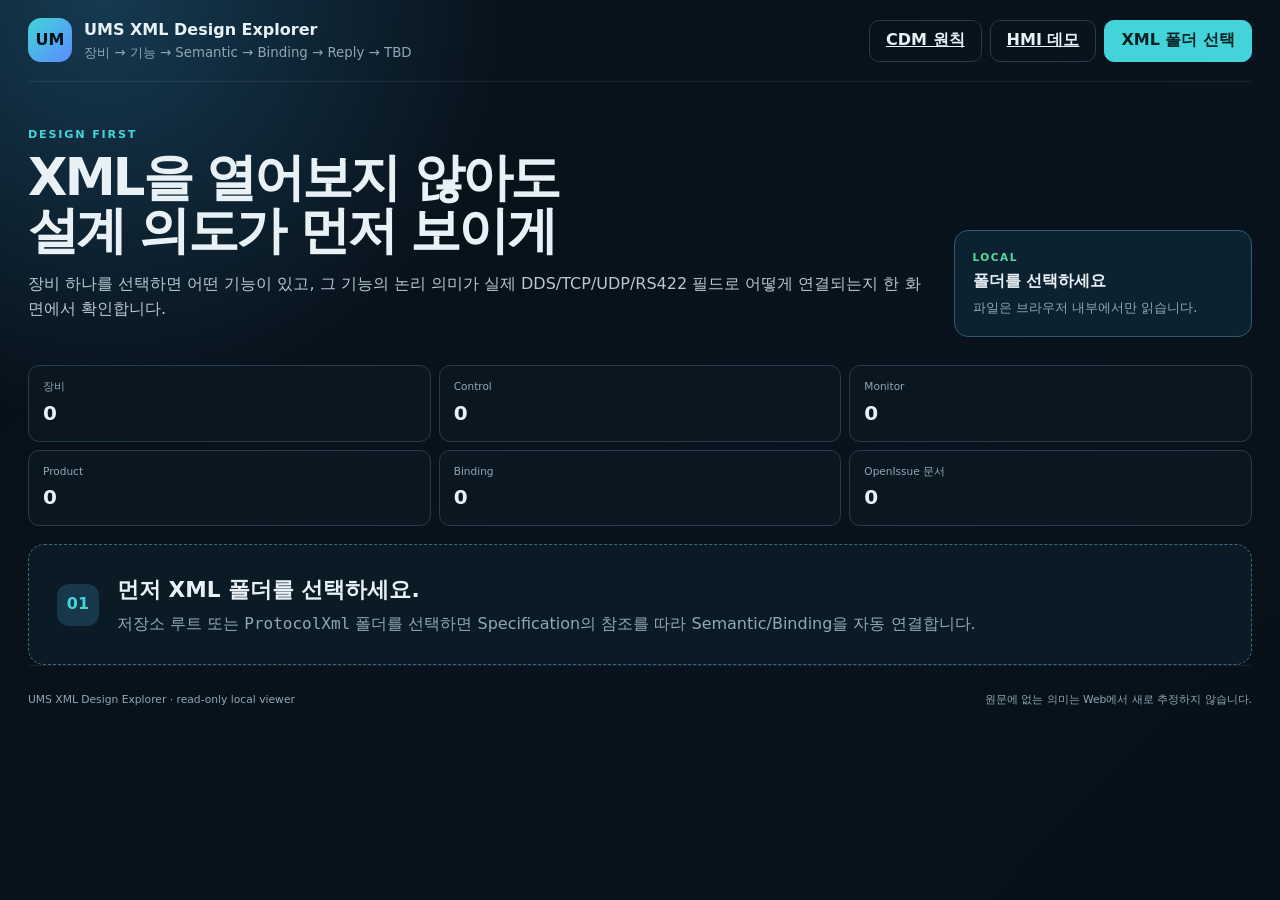
==== commit 29c98bf9: "Make XML design explorer the default web entry" ====
--- a/web/index.html
+++ b/web/index.html
@@ -6,6 +6,9 @@
   <title>UMS Protocol Explorer</title>
   <link rel="stylesheet" href="styles.css">
   <script src="app.js" defer></script>
+  <script>
+    if (!location.hash && !new URLSearchParams(location.search).has('legacy')) location.replace('design.html');
+  </script>
 </head>
 <body>
 <a class="skip-link" href="#mainContent">본문으로 바로가기</a>
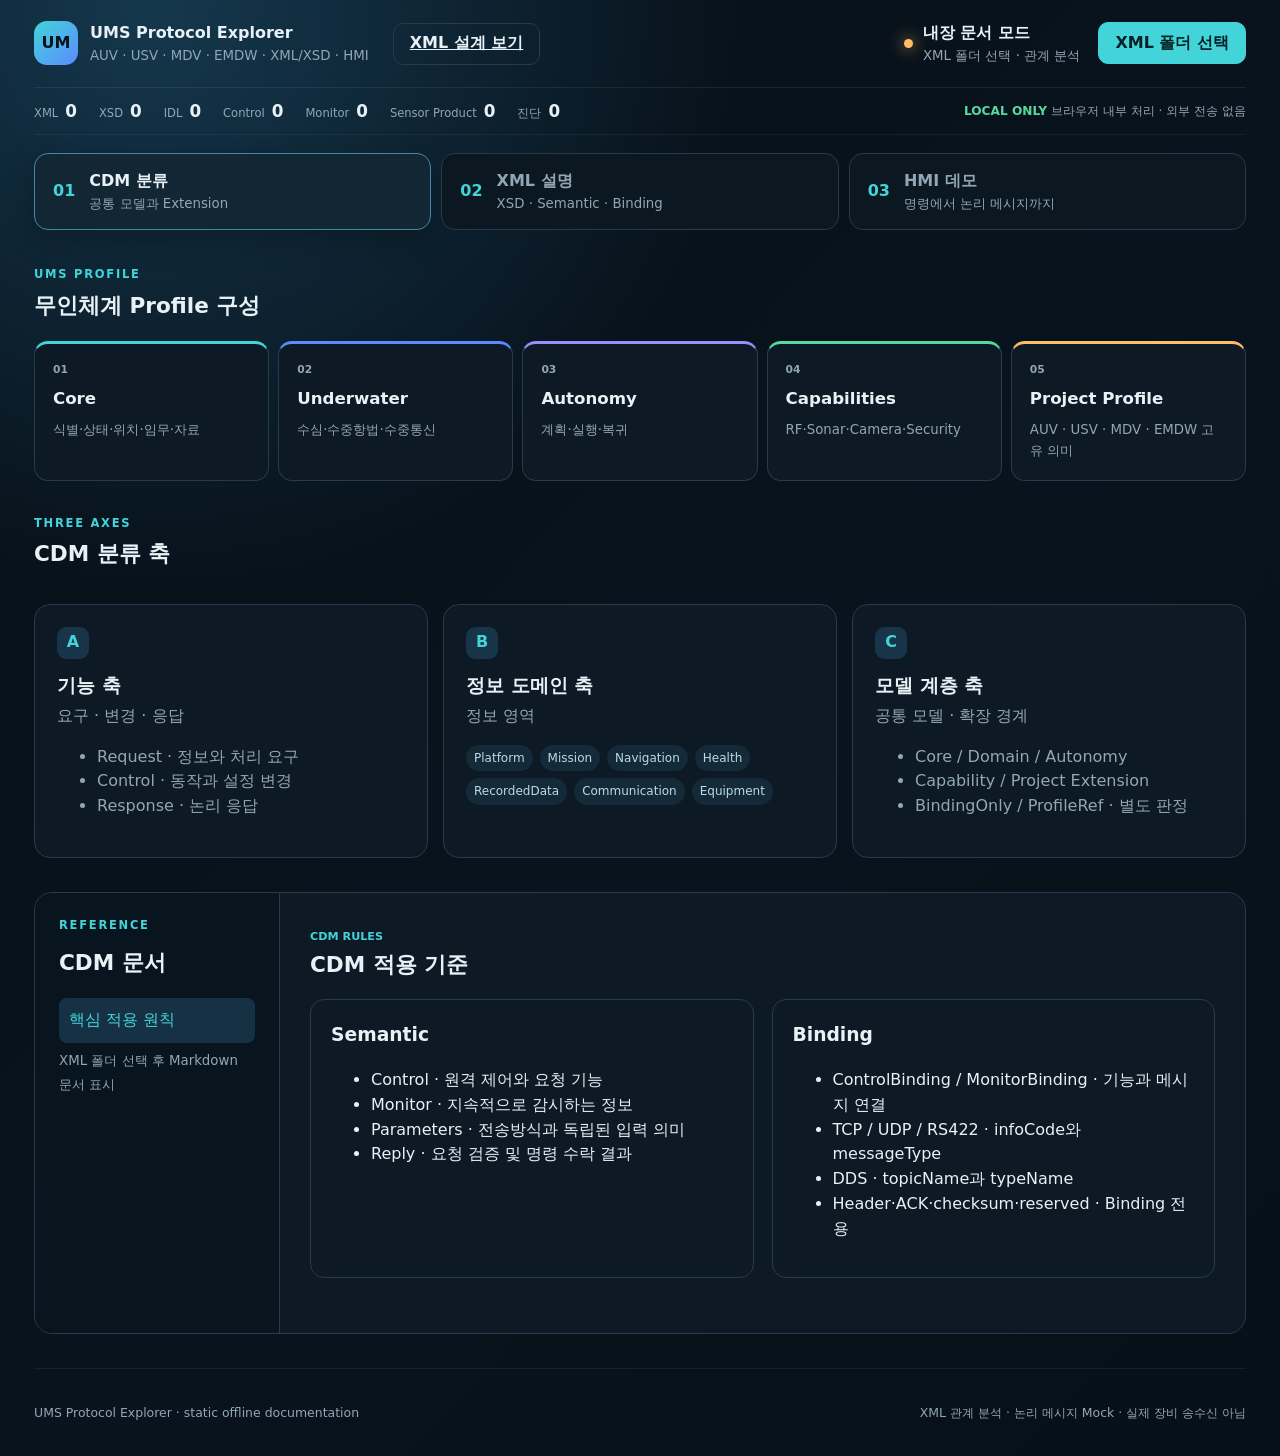
==== commit 88a28a7b: "Link XML design understanding view" ====
--- a/web/index.html
+++ b/web/index.html
@@ -6,9 +6,6 @@
   <title>UMS Protocol Explorer</title>
   <link rel="stylesheet" href="styles.css">
   <script src="app.js" defer></script>
-  <script>
-    if (!location.hash && !new URLSearchParams(location.search).has('legacy')) location.replace('design.html');
-  </script>
 </head>
 <body>
 <a class="skip-link" href="#mainContent">본문으로 바로가기</a>
@@ -18,6 +15,7 @@
       <span class="brand-mark">UM</span>
       <span><strong>UMS Protocol Explorer</strong><small>AUV · USV · MDV · EMDW · XML/XSD · HMI</small></span>
     </a>
+    <a class="button ghost" href="design.html">XML 설계 보기</a>
     <div class="source-actions">
       <div class="source-summary" aria-live="polite"><span class="source-dot" id="sourceDot"></span><span><strong id="sourceFolderName">내장 문서 모드</strong><small id="sourceStatusText">XML 폴더 선택 · 관계 분석</small></span></div>
       <label class="button primary" for="folderInput">XML 폴더 선택</label>
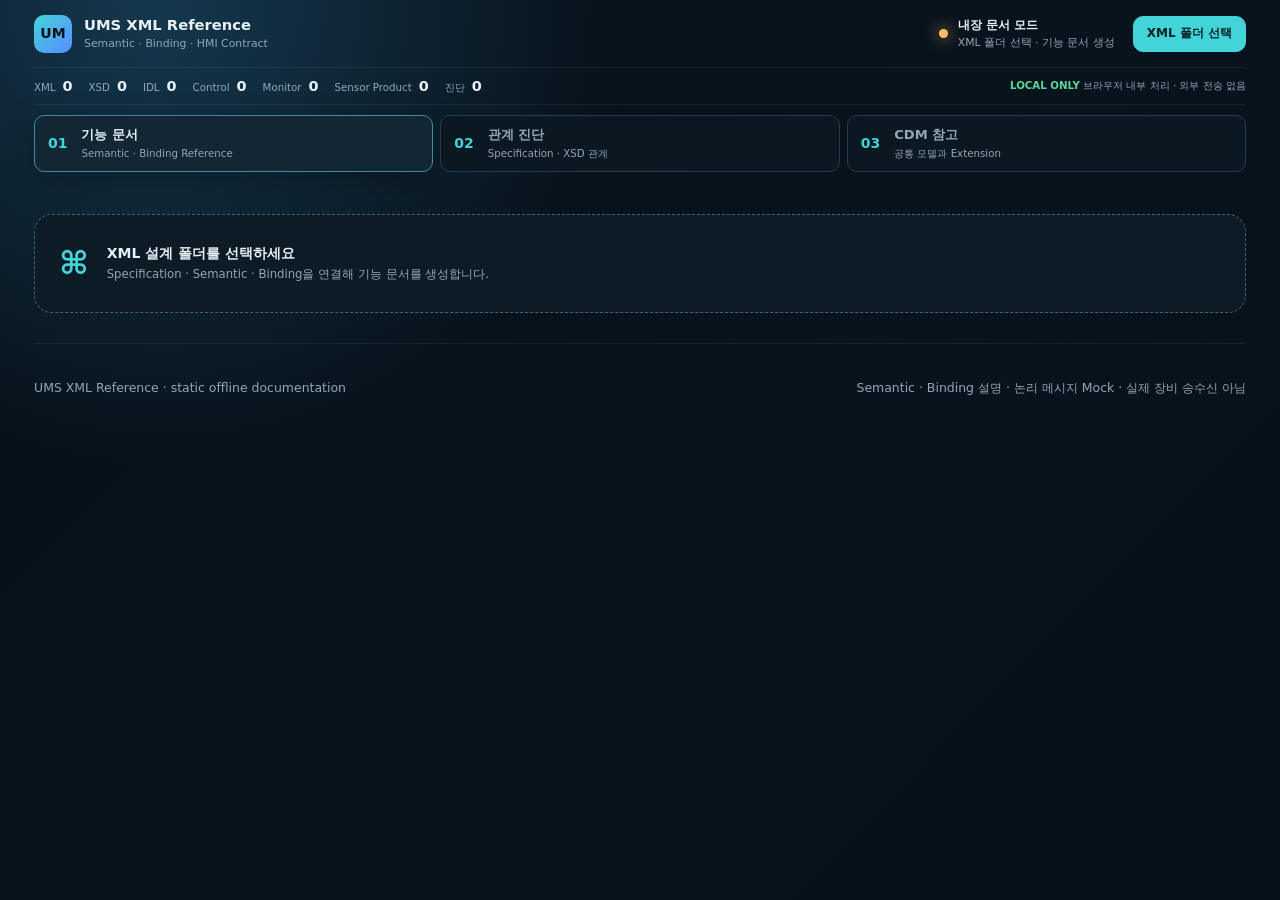
==== commit f481e300: "feat: XML 문서 탐색기 및 HMI 검증 개선" ====
--- a/web/index.html
+++ b/web/index.html
@@ -15,7 +15,6 @@
       <span class="brand-mark">UM</span>
       <span><strong>UMS Protocol Explorer</strong><small>AUV · USV · MDV · EMDW · XML/XSD · HMI</small></span>
     </a>
-    <a class="button ghost" href="design.html">XML 설계 보기</a>
     <div class="source-actions">
       <div class="source-summary" aria-live="polite"><span class="source-dot" id="sourceDot"></span><span><strong id="sourceFolderName">내장 문서 모드</strong><small id="sourceStatusText">XML 폴더 선택 · 관계 분석</small></span></div>
       <label class="button primary" for="folderInput">XML 폴더 선택</label>
--- a/web/styles.css
+++ b/web/styles.css
@@ -394,3 +394,661 @@
   .semantic-table td:before{content:attr(data-label);color:var(--muted);font-size:.58rem;font-weight:800}
 }
 @media(prefers-reduced-motion:reduce){*{scroll-behavior:auto!important;animation:none!important;transition:none!important}}
+/* HMI-first contract workspace */
+.hmi-contract-layout {
+  display: grid;
+  grid-template-columns: minmax(250px, .62fr) minmax(480px, 1fr) minmax(480px, 1fr);
+  gap: 12px;
+  min-height: 660px;
+  margin-bottom: 14px;
+}
+
+.hmi-contract-nav,
+.hmi-contract-main,
+.hmi-response-panel,
+.hmi-demo-drawer {
+  border: 1px solid var(--line);
+  border-radius: 18px;
+  background: var(--surface);
+}
+
+.hmi-contract-nav,
+.hmi-contract-main,
+.hmi-response-panel {
+  min-width: 0;
+  overflow: hidden;
+}
+
+.hmi-contract-head {
+  display: flex;
+  min-height: 72px;
+  align-items: center;
+  justify-content: space-between;
+  gap: 12px;
+  padding: 14px 16px;
+  border-bottom: 1px solid var(--line);
+}
+
+.hmi-contract-head p,
+.hmi-contract-head h2 {
+  margin: 0;
+}
+
+.hmi-contract-head p {
+  color: var(--cyan);
+  font-size: 11px;
+  font-weight: 800;
+  letter-spacing: .14em;
+}
+
+.hmi-contract-head h2 {
+  margin-top: 4px;
+  font-size: 20px;
+}
+
+.hmi-device-label {
+  display: grid;
+  gap: 6px;
+  margin: 14px 14px 10px;
+  color: var(--muted);
+  font-size: 12px;
+}
+
+.hmi-device-label select,
+#hmiFunctionSearch {
+  width: 100%;
+  min-width: 0;
+  border: 1px solid var(--line);
+  border-radius: 10px;
+  background: var(--bg);
+  color: var(--text);
+  padding: 10px 11px;
+}
+
+.hmi-kind-tabs {
+  display: grid;
+  grid-template-columns: repeat(3, 1fr);
+  gap: 5px;
+  margin: 0 14px 10px;
+}
+
+.hmi-kind-tabs button {
+  border: 1px solid var(--line);
+  border-radius: 9px;
+  background: transparent;
+  color: var(--muted);
+  padding: 8px 4px;
+  font-size: 12px;
+  cursor: pointer;
+}
+
+.hmi-kind-tabs button.is-active {
+  border-color: var(--cyan);
+  background: rgba(66, 212, 217, .12);
+  color: var(--cyan);
+}
+
+#hmiFunctionSearch {
+  width: calc(100% - 28px);
+  margin: 0 14px 10px;
+}
+
+.hmi-function-list {
+  display: grid;
+  gap: 6px;
+  max-height: 520px;
+  overflow: auto;
+  padding: 0 10px 12px 14px;
+}
+
+.hmi-function-list > button {
+  display: grid;
+  gap: 5px;
+  width: 100%;
+  min-width: 0;
+  border: 1px solid transparent;
+  border-left: 3px solid var(--cyan);
+  border-radius: 10px;
+  background: var(--bg);
+  color: var(--text);
+  padding: 11px 12px;
+  text-align: left;
+  cursor: pointer;
+}
+
+.hmi-function-list > button:hover,
+.hmi-function-list > button.is-active {
+  border-color: var(--cyan);
+  background: rgba(66, 212, 217, .12);
+}
+
+.hmi-function-list code,
+.hmi-function-list small {
+  display: block;
+  overflow: hidden;
+  color: var(--muted);
+  font-size: 11px;
+  text-overflow: ellipsis;
+  white-space: nowrap;
+}
+
+.hmi-contract-body,
+.hmi-response-body {
+  max-height: 586px;
+  overflow: auto;
+  padding: 14px;
+}
+
+.hmi-catalog-command {
+  display: flex;
+  align-items: center;
+  gap: 8px;
+}
+
+.hmi-catalog-command code,
+.hmi-full-id,
+.hmi-command-sequence pre {
+  color: var(--cyan);
+}
+
+.hmi-action-summary {
+  display: flex;
+  align-items: flex-start;
+  justify-content: space-between;
+  gap: 14px;
+  margin-bottom: 12px;
+}
+
+.hmi-action-summary h2,
+.hmi-action-summary p {
+  margin: 8px 0 0;
+}
+
+.hmi-action-summary h2 {
+  font-size: 20px;
+}
+
+.hmi-full-id {
+  display: block;
+  margin-top: 9px;
+  overflow-wrap: anywhere;
+}
+
+.hmi-command-sequence,
+.hmi-contract-section,
+.hmi-reply-card {
+  border: 1px solid var(--line);
+  border-radius: 12px;
+  background: var(--bg);
+}
+
+.hmi-command-sequence,
+.hmi-contract-section {
+  margin-top: 10px;
+  padding: 12px;
+}
+
+.hmi-command-sequence > header,
+.hmi-reply-card > header {
+  display: flex;
+  align-items: center;
+  justify-content: space-between;
+  gap: 10px;
+}
+
+.hmi-command-sequence h3,
+.hmi-contract-section h3 {
+  margin: 0 0 10px;
+  font-size: 15px;
+}
+
+.hmi-command-sequence pre {
+  margin: 0;
+  border-radius: 9px;
+  background: #061119;
+  padding: 12px;
+  overflow: auto;
+  font-size: 12px;
+  line-height: 1.7;
+}
+
+.hmi-contract-table-wrap {
+  overflow: auto;
+  border: 1px solid var(--line);
+  border-radius: 9px;
+}
+
+.hmi-contract-table {
+  width: 100%;
+  border-collapse: collapse;
+  font-size: 11px;
+}
+
+.hmi-contract-table th,
+.hmi-contract-table td {
+  padding: 9px 10px;
+  border-bottom: 1px solid var(--line);
+  text-align: left;
+  vertical-align: top;
+}
+
+.hmi-contract-table th {
+  background: var(--surface2);
+  color: var(--muted);
+  font-size: 10px;
+  letter-spacing: .04em;
+  white-space: nowrap;
+}
+
+.hmi-contract-table tr:last-child td {
+  border-bottom: 0;
+}
+
+.hmi-command-cell {
+  min-width: 190px;
+}
+
+.hmi-command-cell code {
+  display: block;
+  overflow-wrap: anywhere;
+  color: var(--cyan);
+}
+
+.icon-copy {
+  margin-top: 6px;
+  border: 0;
+  background: transparent;
+  color: var(--muted);
+  font-size: 10px;
+  cursor: pointer;
+}
+
+.hmi-reply-card {
+  margin-top: 8px;
+  padding: 10px;
+  border-left: 3px solid var(--cyan);
+}
+
+.hmi-reply-card > p,
+.hmi-kind-note {
+  color: var(--muted);
+  font-size: 12px;
+}
+
+.hmi-reply-card .hmi-contract-section {
+  padding: 0;
+  border: 0;
+}
+
+.hmi-route-details {
+  margin-top: 7px;
+  border: 1px solid var(--line);
+  border-radius: 10px;
+  overflow: hidden;
+}
+
+.hmi-route-details > summary {
+  display: grid;
+  gap: 3px;
+  padding: 10px 12px;
+  cursor: pointer;
+}
+
+.hmi-route-details > summary small {
+  color: var(--muted);
+  font-size: 10px;
+}
+
+.hmi-route-details .binding-detail-large {
+  margin: 0;
+  padding: 8px;
+  border: 0;
+  border-top: 1px solid var(--line);
+  border-radius: 0;
+}
+
+.hmi-open-demo {
+  width: 100%;
+  margin-top: 12px;
+}
+
+.hmi-demo-drawer {
+  margin-top: 12px;
+  overflow: hidden;
+}
+
+.hmi-demo-drawer > summary {
+  display: flex;
+  justify-content: space-between;
+  padding: 13px 16px;
+  cursor: pointer;
+}
+
+.hmi-demo-drawer > summary small {
+  color: var(--muted);
+}
+
+.hmi-demo-drawer > .hmi-layout {
+  padding: 12px;
+}
+
+@media (max-width: 1280px) {
+  .hmi-contract-layout {
+    grid-template-columns: 250px minmax(420px, 1fr);
+  }
+
+  .hmi-response-panel {
+    grid-column: 1 / -1;
+  }
+
+  .hmi-response-body {
+    max-height: 460px;
+  }
+}
+
+@media (max-width: 820px) {
+  .hmi-contract-layout {
+    grid-template-columns: 1fr;
+  }
+
+  .hmi-contract-body,
+  .hmi-response-body,
+  .hmi-function-list {
+    max-height: none;
+  }
+}
+
+/* Protocol documentation workspace */
+body { font-size: 14px; }
+.topbar { min-height: 68px; }
+.brand-mark { width: 38px; height: 38px; border-radius: 10px; }
+.brand strong { font-size: .92rem; }
+.brand small, .source-summary small { font-size: .68rem; }
+.source-summary strong { font-size: .78rem; }
+.source-actions .button { min-height: 36px; padding: 0 13px; font-size: .75rem; }
+.source-bar { gap: 16px; padding: 7px 0; }
+.source-bar strong { font-size: .9rem; }
+.source-bar span, .source-bar p { font-size: .64rem; }
+.tabbar { gap: 7px; padding: 10px 0 12px; }
+.tab-button { min-height: 54px; padding: 9px 13px; border-radius: 10px; }
+.tab-button strong { font-size: .82rem; }
+.tab-button small { font-size: .64rem; }
+
+.protocol-docs-layout {
+  display: grid;
+  grid-template-columns: minmax(230px, .52fr) minmax(520px, 1.08fr) minmax(430px, .9fr);
+  min-height: 680px;
+  height: calc(100vh - 225px);
+  max-height: 900px;
+  border: 1px solid var(--line);
+  border-radius: 14px;
+  overflow: hidden;
+  background: #09141d;
+  box-shadow: var(--shadow);
+}
+
+.docs-navigation,
+.docs-article,
+.docs-source {
+  display: grid;
+  grid-template-rows:auto minmax(0,1fr);
+  min-width: 0;
+  min-height: 0;
+  background: var(--surface);
+}
+.docs-navigation,
+.docs-article { border-right: 1px solid var(--line); }
+.docs-navigation { grid-template-rows:auto auto auto auto minmax(0,1fr); background: #08131b; }
+.docs-article { background: #0b1721; }
+.docs-source { background: #07121a; }
+
+.docs-pane-head {
+  display: flex;
+  min-height: 66px;
+  align-items: center;
+  justify-content: space-between;
+  gap: 12px;
+  padding: 11px 15px;
+  border-bottom: 1px solid var(--line);
+}
+.docs-pane-head p,
+.docs-pane-head h2 { margin: 0; }
+.docs-pane-head p {
+  color: var(--cyan);
+  font: 800 .61rem/1.2 Consolas, monospace;
+  letter-spacing: .15em;
+}
+.docs-pane-head h2 { margin-top: 4px; font-size: 1rem; letter-spacing: -.02em; }
+.docs-article-head .hmi-catalog-command { gap: 6px; }
+.docs-article-head .hmi-catalog-command code { font-size: .68rem; }
+.docs-article-head .button { min-height: 30px; padding: 0 8px; font-size: .62rem; }
+
+.docs-navigation .hmi-device-label { margin: 11px 11px 7px; font-size: .64rem; }
+.docs-navigation .hmi-device-label select,
+.docs-navigation #hmiFunctionSearch {
+  min-height: 35px;
+  border-radius: 7px;
+  font-size: .72rem;
+  background: #061018;
+}
+.docs-navigation .hmi-kind-tabs { gap: 4px; margin: 0 11px 7px; }
+.docs-navigation .hmi-kind-tabs button { padding: 6px 3px; border-radius: 6px; font-size: .64rem; }
+.docs-navigation #hmiFunctionSearch { width: calc(100% - 22px); margin: 0 11px 8px; }
+.docs-navigation .hmi-function-list {
+  align-content: start;
+  max-height: none;
+  min-height: 0;
+  padding: 0 6px 10px 10px;
+  scrollbar-gutter: stable;
+}
+.docs-navigation .hmi-function-list > button {
+  gap: 3px;
+  border: 0;
+  border-left: 2px solid #355060;
+  border-radius: 5px;
+  padding: 8px 9px;
+  background: transparent;
+}
+.docs-navigation .hmi-function-list > button:hover { background: #10222d; }
+.docs-navigation .hmi-function-list > button.is-active {
+  border-left-color: var(--cyan);
+  background: #12303e;
+  box-shadow: inset 0 0 0 1px #44c6d03d;
+}
+.docs-navigation .hmi-function-list strong { font-size: .76rem; }
+.docs-navigation .hmi-function-list code { color: #a7c0ce; font-size: .62rem; }
+.docs-navigation .hmi-function-list small { color: #728b99; font-size: .59rem; }
+
+.docs-article .hmi-contract-body,
+.docs-source .hmi-response-body {
+  max-height: none;
+  min-height: 0;
+  padding: 0;
+  overflow: auto;
+  scrollbar-gutter: stable;
+}
+.docs-action-head { padding: 24px 26px 20px; border-bottom: 1px solid var(--line); }
+.docs-breadcrumb { margin: 0 0 15px; color: #7893a2; font: .66rem Consolas, monospace; }
+.docs-trace-path {
+  display: grid!important;
+  grid-template-columns:minmax(0,1fr) auto minmax(0,1fr) auto minmax(0,.7fr);
+  align-items: stretch!important;
+  gap: 7px!important;
+  margin-bottom: 20px;
+}
+.docs-trace-path > span { min-width: 0; padding: 7px 9px; border: 1px solid #203847; border-radius: 6px; background: #08151e; }
+.docs-trace-path small,
+.docs-trace-path strong { display: block; overflow: hidden; text-overflow: ellipsis; white-space: nowrap; }
+.docs-trace-path small { color: #6f8997; font-size: .52rem; text-transform: uppercase; letter-spacing: .07em; }
+.docs-trace-path strong { margin-top: 2px; color: #bfd0d8; font: .59rem Consolas, monospace; }
+.docs-trace-path i { align-self: center; color: #486778; font-style: normal; font-size: .7rem; }
+.docs-action-head > div {
+  display: flex;
+  align-items: flex-start;
+  justify-content: space-between;
+  gap: 16px;
+}
+.docs-action-head h1 { max-width: none; margin: 8px 0 0; font-size: 1.75rem; letter-spacing: -.035em; }
+.docs-action-head .hmi-full-id { margin-top: 10px; color: #99dce3; font-size: .77rem; }
+.docs-lead { max-width: 760px; margin: 17px 0; color: #b5c6cf; font-size: .82rem; line-height: 1.75; }
+.docs-action-head .button { min-height: 32px; padding: 0 10px; font-size: .65rem; }
+
+.docs-meta-grid {
+  display: grid;
+  grid-template-columns: repeat(2, minmax(0, 1fr));
+  gap: 1px;
+  margin: 18px 0 0;
+  overflow: hidden;
+  border: 1px solid var(--line);
+  border-radius: 8px;
+  background: var(--line);
+}
+.docs-meta-grid > div { min-width: 0; padding: 8px 10px; background: #0a1822; }
+.docs-meta-grid dt { color: #738c9a; font-size: .59rem; text-transform: uppercase; letter-spacing: .08em; }
+.docs-meta-grid dd { margin: 3px 0 0; overflow-wrap: anywhere; color: #d9e5ea; font: .68rem/1.45 Consolas, monospace; }
+.docs-meta-grid.compact { margin: 0 0 9px; }
+
+.docs-article .docs-section,
+.docs-article > .hmi-contract-body > .hmi-contract-section {
+  margin: 0;
+  padding: 20px 26px;
+  border: 0;
+  border-bottom: 1px solid var(--line);
+  border-radius: 0;
+  background: transparent;
+}
+.docs-article .docs-section h2 { margin: 0 0 13px; font-size: .95rem; }
+.docs-article .hmi-command-sequence > header { margin-bottom: 10px; }
+.docs-article .hmi-command-sequence > header > div {
+  display: grid;
+  place-items: center;
+  width: 25px;
+  height: 25px;
+  border-radius: 6px;
+  background: #163746;
+  color: var(--cyan);
+  font: 800 .65rem Consolas, monospace;
+}
+.docs-article .hmi-command-sequence > header h2 { flex: 1; margin: 0; }
+.docs-article .hmi-command-sequence pre {
+  border: 1px solid #1b3644;
+  background: #040c12;
+  color: #93e5e8;
+  font-size: .72rem;
+  line-height: 1.8;
+}
+.docs-article .hmi-contract-section > h3 { margin-bottom: 11px; font-size: .9rem; }
+.docs-article .hmi-contract-table { font-size: .68rem; }
+.docs-article .hmi-contract-table th { font-size: .57rem; }
+.docs-article .hmi-contract-table th,
+.docs-article .hmi-contract-table td { padding: 8px 9px; }
+.docs-article .hmi-command-cell { min-width: 175px; }
+.docs-article .hmi-reply-card {
+  margin: 9px 0 0;
+  padding: 12px;
+  border-radius: 8px;
+  background: #08151e;
+}
+.docs-article .hmi-reply-card .hmi-contract-section { margin: 10px 0 0; padding: 0; }
+.docs-info,
+.docs-warning {
+  margin: 18px 26px;
+  padding: 11px 13px;
+  border-left: 3px solid var(--cyan);
+  background: #102630;
+  color: #b9ccd5;
+  font-size: .75rem;
+}
+.docs-warning { margin: 10px 0; border-left-color: var(--amber); background: #2b2217; }
+.docs-try-it {
+  margin: 18px 26px 24px;
+  border: 1px solid var(--line);
+  border-radius: 8px;
+  overflow: hidden;
+}
+.docs-try-it > summary { display: flex; justify-content: space-between; gap: 12px; padding: 11px 13px; cursor: pointer; }
+.docs-try-it > summary strong { font-size: .74rem; }
+.docs-try-it > summary small { font-size: .61rem; }
+.docs-try-it .hmi-open-demo { width: calc(100% - 24px); margin: 0 12px 12px; min-height: 34px; font-size: .68rem; }
+
+.docs-source .hmi-response-body { padding: 12px; }
+.docs-section-title { display: flex; align-items: center; justify-content: space-between; margin-bottom: 8px; }
+.docs-section-title div { color: #78919f; font-size: .63rem; text-transform: uppercase; letter-spacing: .08em; }
+.docs-section-title strong { color: var(--cyan); font-size: .7rem; }
+.docs-binding-tabs { display: flex; gap: 5px; margin: 8px 0; overflow: auto; }
+.docs-binding-tabs button,
+.docs-source-tabs button {
+  border: 1px solid var(--line);
+  border-radius: 6px;
+  background: #08151e;
+  color: #8ca3b0;
+  padding: 6px 8px;
+  cursor: pointer;
+}
+.docs-binding-tabs button { display: grid; gap: 1px; min-width: 92px; text-align: left; }
+.docs-binding-tabs button strong { font-size: .65rem; }
+.docs-binding-tabs button small { max-width: 140px; overflow: hidden; font-size: .55rem; text-overflow: ellipsis; white-space: nowrap; }
+.docs-binding-tabs button.is-active,
+.docs-source-tabs button.is-active { border-color: var(--cyan); background: #12303e; color: var(--cyan); }
+.docs-file-label { margin: 9px 0; color: #dce8ed; font: 700 .72rem Consolas, monospace; overflow-wrap: anywhere; }
+.docs-binding-message {
+  margin-top: 8px;
+  padding: 11px;
+  border: 1px solid var(--line);
+  border-radius: 8px;
+  background: #0a1822;
+}
+.docs-binding-message > header { display: flex; align-items: center; justify-content: space-between; gap: 8px; }
+.docs-binding-message h3 { margin: 0 0 8px; font-size: .8rem; }
+.docs-binding-message header small { color: var(--amber); font-size: .56rem; }
+.docs-field-details { border: 1px solid #203747; border-radius: 6px; overflow: hidden; }
+.docs-field-details > summary { display: flex; justify-content: space-between; gap: 9px; padding: 8px 9px; cursor: pointer; color: var(--cyan); font-size: .66rem; }
+.docs-field-details > summary small { font-size: .55rem; }
+.docs-field-details[open] > summary { border-bottom: 1px solid var(--line); }
+.docs-field-table-wrap { max-height: 300px; overflow: auto; }
+.docs-field-table { width: 100%; border-collapse: collapse; table-layout: fixed; font-size: .61rem; }
+.docs-field-table th,
+.docs-field-table td { padding: 7px 8px; border-bottom: 1px solid #ffffff0a; text-align: left; vertical-align: top; overflow-wrap: anywhere; }
+.docs-field-table th { color: #78909d; font-size: .53rem; text-transform: uppercase; letter-spacing: .05em; background: #102431; }
+.docs-field-table th:nth-child(1) { width: 26%; }
+.docs-field-table th:nth-child(2) { width: 18%; }
+.docs-field-table td:nth-child(2) { color: var(--amber); }
+
+.docs-xml-source { margin-top: 13px; border: 1px solid var(--line); border-radius: 8px; overflow: hidden; background: #040b10; }
+.docs-source-tabs { display: flex; gap: 4px; padding: 8px; overflow: auto; border-bottom: 1px solid var(--line); background: #0b1922; }
+.docs-source-tabs button { flex: 0 0 auto; padding: 5px 8px; font-size: .59rem; }
+.docs-source-file { display: grid; gap: 2px; padding: 8px 10px; border-bottom: 1px solid #172b37; }
+.docs-source-file strong { font: .67rem Consolas, monospace; }
+.docs-source-file small { overflow: hidden; color: #6f8794; font: .55rem Consolas, monospace; text-overflow: ellipsis; white-space: nowrap; }
+.xml-source-code { max-height: 420px; margin: 0; overflow: auto; padding: 7px 0 12px; font: .61rem/1.65 Consolas, monospace; tab-size: 2; }
+.xml-source-code > span { display: grid; grid-template-columns: 42px max-content; min-width: 100%; padding-right: 12px; }
+.xml-source-code > span:hover { background: #10202a; }
+.xml-source-code > span.is-hit { background: #12303e; }
+.xml-source-code i { padding-right: 9px; color: #49616e; font-style: normal; text-align: right; user-select: none; }
+.xml-source-code code { color: #adc1cb; white-space: pre; }
+.xml-source-code .is-hit code { color: #d9f8f8; }
+
+.hmi-demo-drawer { margin: 12px 0 20px; border-radius: 10px; }
+.hmi-demo-drawer > summary { padding: 10px 13px; font-size: .72rem; }
+
+@media (max-width: 1380px) {
+  .protocol-docs-layout { grid-template-columns: 235px minmax(500px, 1fr); height: auto; max-height: none; }
+  .docs-source { grid-column: 1 / -1; min-height: 620px; border-top: 1px solid var(--line); }
+  .docs-article, .docs-navigation { height: 720px; }
+}
+@media (max-width: 850px) {
+  .app-shell { padding: 0 14px; }
+  .source-bar { overflow-x: auto; }
+  .source-bar p { display: none; }
+  .protocol-docs-layout { display: block; }
+  .docs-navigation, .docs-article, .docs-source { height: auto; min-height: 0; border: 0; border-bottom: 1px solid var(--line); }
+  .docs-navigation .hmi-function-list { max-height: 320px; }
+  .docs-article .hmi-contract-body, .docs-source .hmi-response-body { max-height: none; }
+  .docs-action-head, .docs-article .docs-section, .docs-article > .hmi-contract-body > .hmi-contract-section { padding-left: 16px; padding-right: 16px; }
+  .docs-info, .docs-warning, .docs-try-it { margin-left: 16px; margin-right: 16px; }
+  .docs-meta-grid { grid-template-columns: 1fr; }
+  .docs-trace-path { grid-template-columns:1fr; }
+  .docs-trace-path i { display:none; }
+  .hmi-contract-table-wrap { overflow-x: auto; }
+  .hmi-contract-table { min-width: 680px; }
+}
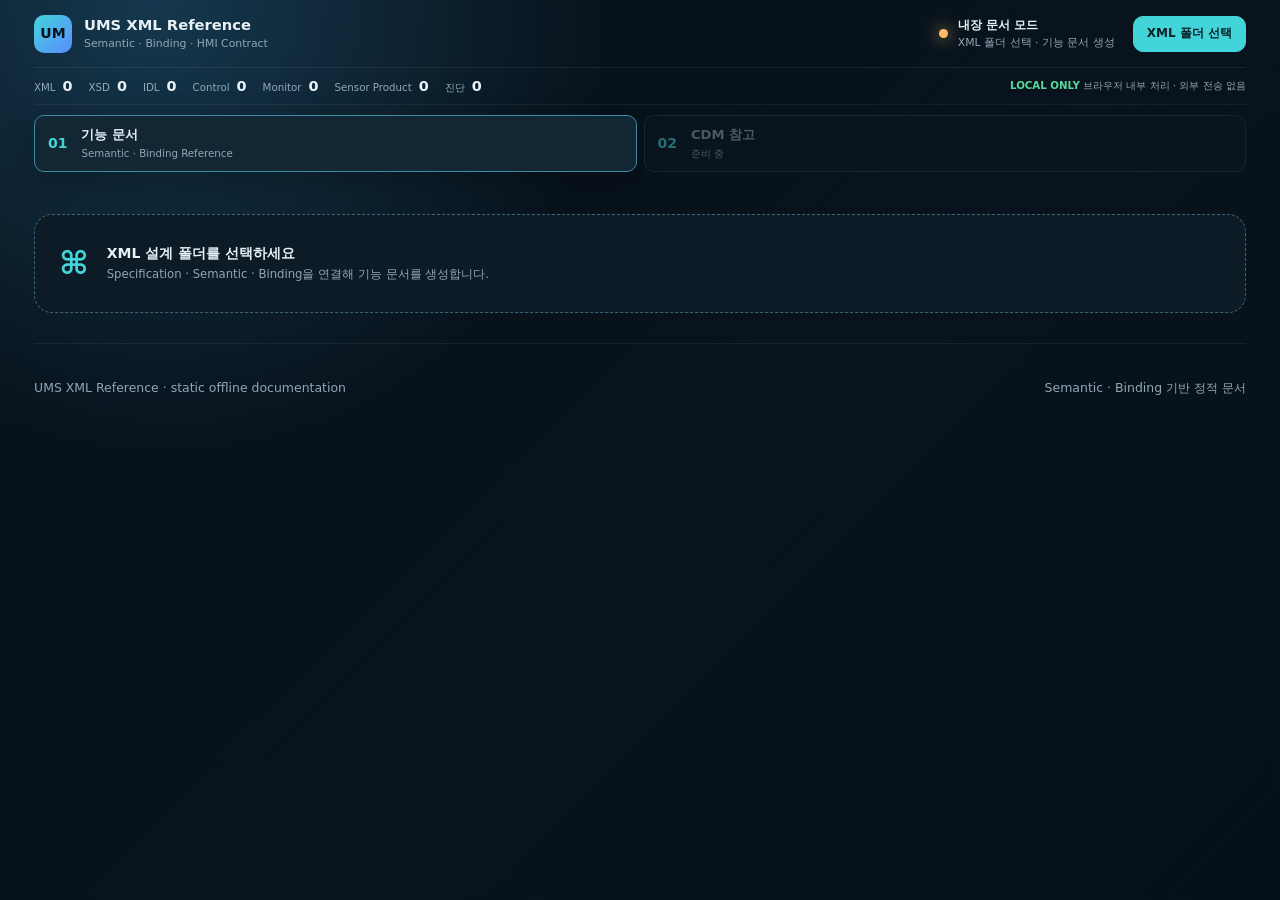
==== commit 9d15c755: "feat: HMI Monitor 연동 문서 개선" ====
--- a/web/index.html
+++ b/web/index.html
@@ -88,33 +88,14 @@
     </section>
 
     <section id="panel-hmi" class="tab-panel" role="tabpanel" aria-labelledby="tab-hmi" data-panel="hmi" hidden>
-      <div id="hmiEmptyState" class="empty-callout"><b>⌘</b><span><strong>XML 폴더 선택 필요</strong><small>Semantic Control · Binding 기반 데모</small></span></div>
+      <div id="hmiEmptyState" class="empty-callout"><b>⌘</b><span><strong>XML 폴더 선택 필요</strong><small>Semantic Control · Binding 기반 문서</small></span></div>
 
       <div id="hmiWorkspace" hidden>
-        <section class="flow-strip"><div class="flow-node"><b>01</b><span><strong>HMI CSC</strong><small>Draft 작성·DDS Requester</small></span></div><div class="flow-link"><strong>DDS Request / Reply</strong><small>OperationManagement.idl</small></div><div class="flow-node"><b>02</b><span><strong>OPERATION MANAGEMENT CSC</strong><small>XML 조회·검증·Binding 변환</small></span></div><div class="flow-link"><strong>DDS / TCP / UDP / RTP / RS422</strong><small>논리 장치 메시지</small></div><div class="flow-node"><b>03</b><span><strong>UMS</strong><small>AUV · USV · MDV · EMDW</small></span></div></section>
-
-        <section class="hmi-layout">
-          <article class="panel-card terminal-panel">
-            <header><div><p>HMI CSC</p><h2>Command Terminal</h2></div><div class="terminal-actions"><span id="hmiState" class="state-chip">SPEC NOT LOADED</span><button id="resetDemoButton" class="button ghost" type="button">데모 초기화</button></div></header>
-            <details id="presetPicker" class="draft-picker"><summary><span><small>예제 Draft 빠르게 채우기</small><strong id="presetSelection">Control 검색 또는 선택</strong></span><b>⌄</b></summary><div class="draft-picker-menu"><input id="presetSearch" type="search" placeholder="Control 이름 또는 Full ID 검색"><div id="presetList" class="preset-list"></div></div></details>
-            <div class="terminal"><div class="terminal-titlebar"><span>● ● ●</span><span>hmi-control-client</span><span>UTF-8</span></div><div id="terminalLog" class="terminal-log" role="log" aria-live="polite"></div><form id="terminalForm" class="terminal-form"><span>hmi@csc:~$</span><input id="terminalInput" placeholder="request -rcc" autocomplete="off"><button>실행</button></form></div>
-            <details class="command-guide compact-guide" open><summary><span><small>COMMAND CHEAT SHEET</small><strong>HMI 명령 형식</strong></span><b>⌄</b></summary><div class="command-list"><div><code>request -rcc</code><span>ControlSpec 카탈로그 요청</span></div><div><code>control -i &lt;id&gt;</code><span>Draft 시작</span></div><div><code>control -a &lt;key&gt;,&lt;value&gt;</code><span>입력값 추가</span></div><div><code>control -p</code><span>Draft 확인</span></div><div><code>control -r</code><span>검증 · 변환 · Mock 송신</span></div><div><code>control -c</code><span>Draft 초기화</span></div></div></details>
-            <div class="draft-card"><header><div><p>CURRENT DRAFT</p><h3 id="draftControlId">선택되지 않음</h3></div><button id="sendDraftButton" class="button primary">control -r 송신</button></header><div id="argumentChips" class="argument-chips"><span class="empty-text">입력된 key-value가 없습니다.</span></div></div>
-          </article>
-
-          <article class="panel-card om-workspace">
-            <header><div><p>OPERATION MANAGEMENT CSC</p><h2>XML Binding Processing</h2></div><span id="omState" class="state-chip">IDLE</span></header>
-            <div class="om-inner-grid"><section class="om-resolver"><div class="om-subhead"><p>BINDING RESOLVER</p><h3>Control 처리 파이프라인</h3></div><label class="route-select">Binding 선택<select id="routePolicy"><option value="AUTO">DEFAULT · 첫 번째 Binding</option></select><small>실제 링크 상태를 판단하지 않는 데모 기본 정책입니다.</small></label><ol id="pipeline" class="pipeline"><li data-step="lookup"><b>1</b><span><strong>Control 조회</strong><small>Semantic ID</small></span></li><li data-step="validate"><b>2</b><span><strong>입력 검증</strong><small>필수·형식·범위</small></span></li><li data-step="binding"><b>3</b><span><strong>Binding 선택</strong><small>Channel·Reply</small></span></li><li data-step="mapping"><b>4</b><span><strong>Field 구성</strong><small>Input·Fixed·Derived·TBD</small></span></li><li data-step="publish"><b>5</b><span><strong>Mock 송신</strong><small>미확정 값은 보류</small></span></li></ol><div id="bindingSummary" class="binding-summary"><p class="empty-text">송신 후 선택 Binding이 표시됩니다.</p></div><div id="resultBanner" class="result-banner"><strong>처리 대기</strong><small>실제 장비 상태가 아닙니다.</small></div></section>
-              <section class="payload-panel"><header><div><p>LOGICAL DEVICE MESSAGE · MOCK</p><h3>Field Mapping</h3></div><button id="copyPayloadButton" class="button ghost" disabled>복사</button></header><div class="table-scroll"><table class="payload-table"><thead><tr><th>Field / Mapping Rule</th><th>Physical Value</th><th>공급 주체</th></tr></thead><tbody id="payloadTableBody"><tr><td colspan="3" class="table-empty">아직 생성된 논리 메시지가 없습니다.</td></tr></tbody></table></div></section></div>
-          </article>
-        </section>
-
-        <section class="catalog-section"><header><div><p>GENERATED FROM SEMANTIC XML</p><h2>Control 카탈로그</h2></div><input id="hmiCatalogSearch" type="search" placeholder="Control ID 또는 CDM 검색"></header><div id="hmiCatalog" class="catalog-grid"></div></section>
       </div>
     </section>
   </main>
 
-  <footer><span>UMS Protocol Explorer · static offline documentation</span><span>XML 관계 분석 · 논리 메시지 Mock · 실제 장비 송수신 아님</span></footer>
+  <footer><span>UMS Protocol Explorer · static offline documentation</span><span>Semantic · Binding 기반 정적 문서</span></footer>
 </div>
 </body>
 </html>
--- a/web/styles.css
+++ b/web/styles.css
@@ -55,6 +55,9 @@
 .tab-button b{color:var(--cyan)}
 .tab-button strong,.tab-button small{display:block}
 .tab-button.is-active{background:#122634;border-color:#3e8ca3;color:var(--text);box-shadow:0 8px 30px #0004}
+.tabbar.is-compact{grid-template-columns:repeat(2,minmax(0,1fr))}
+.tab-button[hidden]{display:none}
+.tab-button:disabled,.tab-button.is-coming-soon{cursor:not-allowed;opacity:.48;box-shadow:none}
 .tab-panel{animation:fade .2s ease}
 @keyframes fade{from{opacity:.35;transform:translateY(5px)}}
 
@@ -405,8 +408,7 @@
 
 .hmi-contract-nav,
 .hmi-contract-main,
-.hmi-response-panel,
-.hmi-demo-drawer {
+.hmi-response-panel {
   border: 1px solid var(--line);
   border-radius: 18px;
   background: var(--surface);
@@ -620,7 +622,9 @@
 
 .hmi-contract-table {
   width: 100%;
+  max-width: 100%;
   border-collapse: collapse;
+  table-layout: fixed;
   font-size: 11px;
 }
 
@@ -630,6 +634,8 @@
   border-bottom: 1px solid var(--line);
   text-align: left;
   vertical-align: top;
+  overflow-wrap: anywhere;
+  word-break: break-word;
 }
 
 .hmi-contract-table th {
@@ -637,21 +643,148 @@
   color: var(--muted);
   font-size: 10px;
   letter-spacing: .04em;
-  white-space: nowrap;
-}
+  white-space: normal;
+  line-height: 1.35;
+}
+
+.hmi-contract-table td code {
+  white-space: normal;
+  overflow-wrap: anywhere;
+  word-break: break-word;
+}
+
+.hmi-contract-table.is-output th:nth-child(1),
+.hmi-contract-table.is-output td:nth-child(1) { width: 24%; }
+.hmi-contract-table.is-output th:nth-child(2),
+.hmi-contract-table.is-output td:nth-child(2) { width: 34%; }
+.hmi-contract-table.is-output th:nth-child(3),
+.hmi-contract-table.is-output td:nth-child(3) { width: 14%; }
+.hmi-contract-table.is-output th:nth-child(4),
+.hmi-contract-table.is-output td:nth-child(4) { width: 28%; }
+
+.hmi-contract-table.is-output.has-display-name th:nth-child(1),
+.hmi-contract-table.is-output.has-display-name td:nth-child(1) { width: 18%; }
+.hmi-contract-table.is-output.has-display-name th:nth-child(2),
+.hmi-contract-table.is-output.has-display-name td:nth-child(2) { width: 19%; }
+.hmi-contract-table.is-output.has-display-name th:nth-child(3),
+.hmi-contract-table.is-output.has-display-name td:nth-child(3) { width: 27%; }
+.hmi-contract-table.is-output.has-display-name th:nth-child(4),
+.hmi-contract-table.is-output.has-display-name td:nth-child(4) { width: 12%; }
+.hmi-contract-table.is-output.has-display-name th:nth-child(5),
+.hmi-contract-table.is-output.has-display-name td:nth-child(5) { width: 24%; }
+
+.hmi-contract-table.is-input th:nth-child(1),
+.hmi-contract-table.is-input td:nth-child(1) { width: 17%; }
+.hmi-contract-table.is-input th:nth-child(2),
+.hmi-contract-table.is-input td:nth-child(2) { width: 23%; }
+.hmi-contract-table.is-input th:nth-child(3),
+.hmi-contract-table.is-input td:nth-child(3) { width: 12%; }
+.hmi-contract-table.is-input th:nth-child(4),
+.hmi-contract-table.is-input td:nth-child(4) { width: 22%; }
+.hmi-contract-table.is-input th:nth-child(5),
+.hmi-contract-table.is-input td:nth-child(5) { width: 26%; }
 
 .hmi-contract-table tr:last-child td {
   border-bottom: 0;
 }
 
 .hmi-command-cell {
-  min-width: 190px;
+  min-width: 0;
 }
 
 .hmi-command-cell code {
   display: block;
   overflow-wrap: anywhere;
   color: var(--cyan);
+}
+
+.hmi-command-copy-actions {
+  display: flex;
+  flex-wrap: wrap;
+  justify-content: flex-end;
+  margin-left: auto;
+  max-width: 100%;
+  gap: 6px;
+}
+
+.hmi-command-copy-actions .button {
+  flex-shrink: 0;
+  white-space: nowrap;
+}
+
+.hmi-call-examples {
+  display: grid;
+  gap: 8px;
+}
+
+.hmi-call-example > small,
+.hmi-command-example > small,
+.framework-call-preview small {
+  display: block;
+  margin-bottom: 5px;
+  color: var(--muted);
+  font-size: 9px;
+  font-weight: 800;
+  letter-spacing: .08em;
+  text-transform: uppercase;
+}
+
+.hmi-call-example.is-framework pre {
+  border: 1px solid rgba(66, 212, 217, .28);
+  background: rgba(66, 212, 217, .06);
+}
+
+.hmi-call-example pre code {
+  white-space: pre-wrap;
+  overflow-wrap: anywhere;
+  word-break: break-word;
+}
+
+.hmi-monitor-note {
+  margin: 0 0 10px;
+  color: var(--muted);
+  font-size: 11px;
+  line-height: 1.55;
+}
+
+.hmi-command-example {
+  min-width: 0;
+}
+
+.hmi-command-example + .hmi-command-example {
+  margin-top: 8px;
+  padding-top: 8px;
+  border-top: 1px solid var(--line);
+}
+
+.hmi-command-example.is-framework code {
+  color: #8ee9c5;
+}
+
+.framework-call-preview {
+  display: flex;
+  align-items: flex-start;
+  justify-content: space-between;
+  gap: 10px;
+  padding: 8px 11px;
+  border-top: 1px solid #193542;
+  background: rgba(66, 212, 217, .06);
+}
+
+.framework-call-preview span {
+  min-width: 0;
+}
+
+.framework-call-preview code {
+  display: block;
+  color: #8ee9c5;
+  font: 11px/1.45 Consolas, monospace;
+  overflow-wrap: anywhere;
+}
+
+.framework-call-preview .icon-copy {
+  flex: 0 0 auto;
+  margin-top: 0;
 }
 
 .icon-copy {
@@ -705,31 +838,6 @@
   border: 0;
   border-top: 1px solid var(--line);
   border-radius: 0;
-}
-
-.hmi-open-demo {
-  width: 100%;
-  margin-top: 12px;
-}
-
-.hmi-demo-drawer {
-  margin-top: 12px;
-  overflow: hidden;
-}
-
-.hmi-demo-drawer > summary {
-  display: flex;
-  justify-content: space-between;
-  padding: 13px 16px;
-  cursor: pointer;
-}
-
-.hmi-demo-drawer > summary small {
-  color: var(--muted);
-}
-
-.hmi-demo-drawer > .hmi-layout {
-  padding: 12px;
 }
 
 @media (max-width: 1280px) {
@@ -776,7 +884,7 @@
 
 .protocol-docs-layout {
   display: grid;
-  grid-template-columns: minmax(230px, .52fr) minmax(520px, 1.08fr) minmax(430px, .9fr);
+  grid-template-columns: minmax(230px, .38fr) minmax(0, 1.62fr);
   min-height: 680px;
   height: calc(100vh - 225px);
   max-height: 900px;
@@ -796,8 +904,7 @@
   min-height: 0;
   background: var(--surface);
 }
-.docs-navigation,
-.docs-article { border-right: 1px solid var(--line); }
+.docs-navigation { border-right: 1px solid var(--line); }
 .docs-navigation { grid-template-rows:auto auto auto auto minmax(0,1fr); background: #08131b; }
 .docs-article { background: #0b1721; }
 .docs-source { background: #07121a; }
@@ -918,10 +1025,11 @@
   background: transparent;
 }
 .docs-article .docs-section h2 { margin: 0 0 13px; font-size: .95rem; }
-.docs-article .hmi-command-sequence > header { margin-bottom: 10px; }
-.docs-article .hmi-command-sequence > header > div {
+.docs-article .hmi-command-sequence > header { flex-wrap: wrap; margin-bottom: 10px; }
+.docs-article .hmi-command-sequence > header > .hmi-command-step {
   display: grid;
   place-items: center;
+  flex-shrink: 0;
   width: 25px;
   height: 25px;
   border-radius: 6px;
@@ -929,7 +1037,7 @@
   color: var(--cyan);
   font: 800 .65rem Consolas, monospace;
 }
-.docs-article .hmi-command-sequence > header h2 { flex: 1; margin: 0; }
+.docs-article .hmi-command-sequence > header h2 { flex: 1; min-width: max-content; margin: 0; }
 .docs-article .hmi-command-sequence pre {
   border: 1px solid #1b3644;
   background: #040c12;
@@ -942,7 +1050,8 @@
 .docs-article .hmi-contract-table th { font-size: .57rem; }
 .docs-article .hmi-contract-table th,
 .docs-article .hmi-contract-table td { padding: 8px 9px; }
-.docs-article .hmi-command-cell { min-width: 175px; }
+.docs-article .hmi-value-map-cell { white-space: pre-line; line-height: 1.75; }
+.docs-article .hmi-command-cell { min-width: 0; }
 .docs-article .hmi-reply-card {
   margin: 9px 0 0;
   padding: 12px;
@@ -960,17 +1069,6 @@
   font-size: .75rem;
 }
 .docs-warning { margin: 10px 0; border-left-color: var(--amber); background: #2b2217; }
-.docs-try-it {
-  margin: 18px 26px 24px;
-  border: 1px solid var(--line);
-  border-radius: 8px;
-  overflow: hidden;
-}
-.docs-try-it > summary { display: flex; justify-content: space-between; gap: 12px; padding: 11px 13px; cursor: pointer; }
-.docs-try-it > summary strong { font-size: .74rem; }
-.docs-try-it > summary small { font-size: .61rem; }
-.docs-try-it .hmi-open-demo { width: calc(100% - 24px); margin: 0 12px 12px; min-height: 34px; font-size: .68rem; }
-
 .docs-source .hmi-response-body { padding: 12px; }
 .docs-section-title { display: flex; align-items: center; justify-content: space-between; margin-bottom: 8px; }
 .docs-section-title div { color: #78919f; font-size: .63rem; text-transform: uppercase; letter-spacing: .08em; }
@@ -1015,6 +1113,11 @@
 .docs-field-table td:nth-child(2) { color: var(--amber); }
 
 .docs-xml-source { margin-top: 13px; border: 1px solid var(--line); border-radius: 8px; overflow: hidden; background: #040b10; }
+.docs-xml-source > summary { display:flex;align-items:center;justify-content:space-between;gap:12px;padding:9px 10px;cursor:pointer;list-style:none;background:#091821;color:var(--muted) }
+.docs-xml-source > summary::-webkit-details-marker { display:none }
+.docs-xml-source > summary strong { color:var(--text);font-size:.68rem }
+.docs-xml-source > summary small { font-size:.56rem }
+.docs-xml-source[open] > summary { border-bottom:1px solid var(--line) }
 .docs-source-tabs { display: flex; gap: 4px; padding: 8px; overflow: auto; border-bottom: 1px solid var(--line); background: #0b1922; }
 .docs-source-tabs button { flex: 0 0 auto; padding: 5px 8px; font-size: .59rem; }
 .docs-source-file { display: grid; gap: 2px; padding: 8px 10px; border-bottom: 1px solid #172b37; }
@@ -1028,12 +1131,128 @@
 .xml-source-code code { color: #adc1cb; white-space: pre; }
 .xml-source-code .is-hit code { color: #d9f8f8; }
 
-.hmi-demo-drawer { margin: 12px 0 20px; border-radius: 10px; }
-.hmi-demo-drawer > summary { padding: 10px 13px; font-size: .72rem; }
+.docs-integration-details { margin:20px 26px 26px;border:1px solid #2a5365;border-radius:9px;background:#07131b;overflow:hidden }
+.docs-integration-details > summary { display:flex;align-items:center;gap:12px;padding:11px 13px;cursor:pointer;list-style:none;background:#0b202b }
+.docs-integration-details > summary::-webkit-details-marker { display:none }
+.docs-integration-details > summary strong { color:var(--cyan);font-size:.76rem }
+.docs-integration-details > summary small { margin-left:auto;color:var(--muted);font-size:.6rem }
+.docs-integration-details > summary:after { content:'펼치기';color:#7895a3;font-size:.58rem }
+.docs-integration-details[open] > summary:after { content:'접기' }
+.docs-integration-details[open] > summary { border-bottom:1px solid var(--line) }
+.docs-integration-head { padding:12px 14px 5px }
+.docs-integration-head p,.docs-integration-head h2 { margin:0 }
+.docs-integration-head p { color:var(--cyan);font:800 .58rem Consolas,monospace;letter-spacing:.12em }
+.docs-integration-head h2 { margin-top:3px;font-size:.9rem }
+.docs-integration-details .hmi-response-body { max-height:none;padding:8px 14px 14px;overflow:visible }
+
+.docs-diagnostics-drawer { margin:10px 0 16px;border:1px solid var(--line);border-radius:9px;background:#08141d;overflow:hidden }
+.docs-diagnostics-drawer > summary { display:flex;align-items:center;gap:9px;padding:9px 12px;cursor:pointer;list-style:none }
+.docs-diagnostics-drawer > summary::-webkit-details-marker { display:none }
+.docs-diagnostics-drawer > summary strong { font-size:.72rem }
+.docs-diagnostics-drawer > summary .diagnostic-count { padding:2px 7px;border-radius:999px;background:#30291b;color:var(--amber);font-size:.6rem }
+.docs-diagnostics-drawer > summary small { margin-left:auto;color:var(--muted);font-size:.59rem }
+.docs-diagnostics-drawer[open] > summary { border-bottom:1px solid var(--line) }
+.docs-diagnostics-drawer .diagnostic-list { max-height:280px;overflow:auto;padding:8px }
+.docs-diagnostics-drawer .diagnostic-item { margin:0 }
+.diagnostic-empty { margin:0;padding:12px;color:var(--green);font-size:.7rem }
+
+.delivery-workspace {
+  min-height: 0;
+  align-self: start;
+  padding: 16px;
+}
+.delivery-workspace > header {
+  padding-bottom: 12px;
+}
+.delivery-workspace > header h2 { font-size: 1rem; }
+.delivery-body {
+  display: grid;
+  gap: 10px;
+  margin-top: 12px;
+}
+.delivery-card {
+  min-width: 0;
+  padding: 12px;
+  border: 1px solid var(--line);
+  border-radius: 10px;
+  background: #08141d;
+}
+.delivery-card > header {
+  margin-bottom: 9px;
+  padding-bottom: 8px;
+  border-bottom: 1px solid #ffffff10;
+}
+.delivery-card > header p {
+  margin: 0;
+  color: var(--cyan);
+  font-size: .58rem;
+  font-weight: 800;
+  letter-spacing: .1em;
+}
+.delivery-card > header h3 {
+  margin: 3px 0 0;
+  font-size: .82rem;
+}
+.delivery-card .binding-summary,
+.delivery-card .result-banner {
+  margin: 0;
+  background: #091923;
+}
+.delivery-card .binding-summary h3 {
+  margin: 0 0 9px;
+  color: var(--text);
+  font-size: .78rem;
+}
+.delivery-card .binding-summary dl {
+  grid-template-columns: 1fr;
+  gap: 7px;
+}
+.delivery-card .binding-summary dl > div {
+  display: grid;
+  grid-template-columns: 100px minmax(0, 1fr);
+  gap: 9px;
+  align-items: start;
+}
+.delivery-card .binding-summary dd {
+  white-space: pre-line;
+  overflow-wrap: anywhere;
+}
+.delivery-card .result-banner strong { font-size: .78rem; }
+.delivery-card .result-banner small {
+  margin-top: 4px;
+  color: var(--muted);
+  font-size: .66rem;
+  line-height: 1.5;
+}
+.delivery-reply-table {
+  width: 100%;
+  margin-top: 10px;
+  border-collapse: collapse;
+  table-layout: fixed;
+  font-size: .65rem;
+}
+.delivery-reply-table th,
+.delivery-reply-table td {
+  padding: 7px 8px;
+  border-top: 1px solid var(--line);
+  text-align: left;
+  vertical-align: top;
+  overflow-wrap: anywhere;
+}
+.delivery-reply-table th {
+  color: var(--muted);
+  font-size: .56rem;
+  letter-spacing: .04em;
+}
+.delivery-reply-table th:nth-child(1) { width: 34%; }
+.delivery-reply-table th:nth-child(2) { width: 22%; }
+.delivery-reply-table td:nth-child(2) {
+  color: var(--cyan);
+  font-family: Consolas, monospace;
+}
 
 @media (max-width: 1380px) {
   .protocol-docs-layout { grid-template-columns: 235px minmax(500px, 1fr); height: auto; max-height: none; }
-  .docs-source { grid-column: 1 / -1; min-height: 620px; border-top: 1px solid var(--line); }
   .docs-article, .docs-navigation { height: 720px; }
 }
 @media (max-width: 850px) {
@@ -1045,10 +1264,11 @@
   .docs-navigation .hmi-function-list { max-height: 320px; }
   .docs-article .hmi-contract-body, .docs-source .hmi-response-body { max-height: none; }
   .docs-action-head, .docs-article .docs-section, .docs-article > .hmi-contract-body > .hmi-contract-section { padding-left: 16px; padding-right: 16px; }
-  .docs-info, .docs-warning, .docs-try-it { margin-left: 16px; margin-right: 16px; }
+  .docs-info, .docs-warning { margin-left: 16px; margin-right: 16px; }
+  .docs-integration-details { margin-left:16px;margin-right:16px }
   .docs-meta-grid { grid-template-columns: 1fr; }
   .docs-trace-path { grid-template-columns:1fr; }
   .docs-trace-path i { display:none; }
   .hmi-contract-table-wrap { overflow-x: auto; }
-  .hmi-contract-table { min-width: 680px; }
-}
+  .hmi-contract-table { min-width: 0; }
+}
